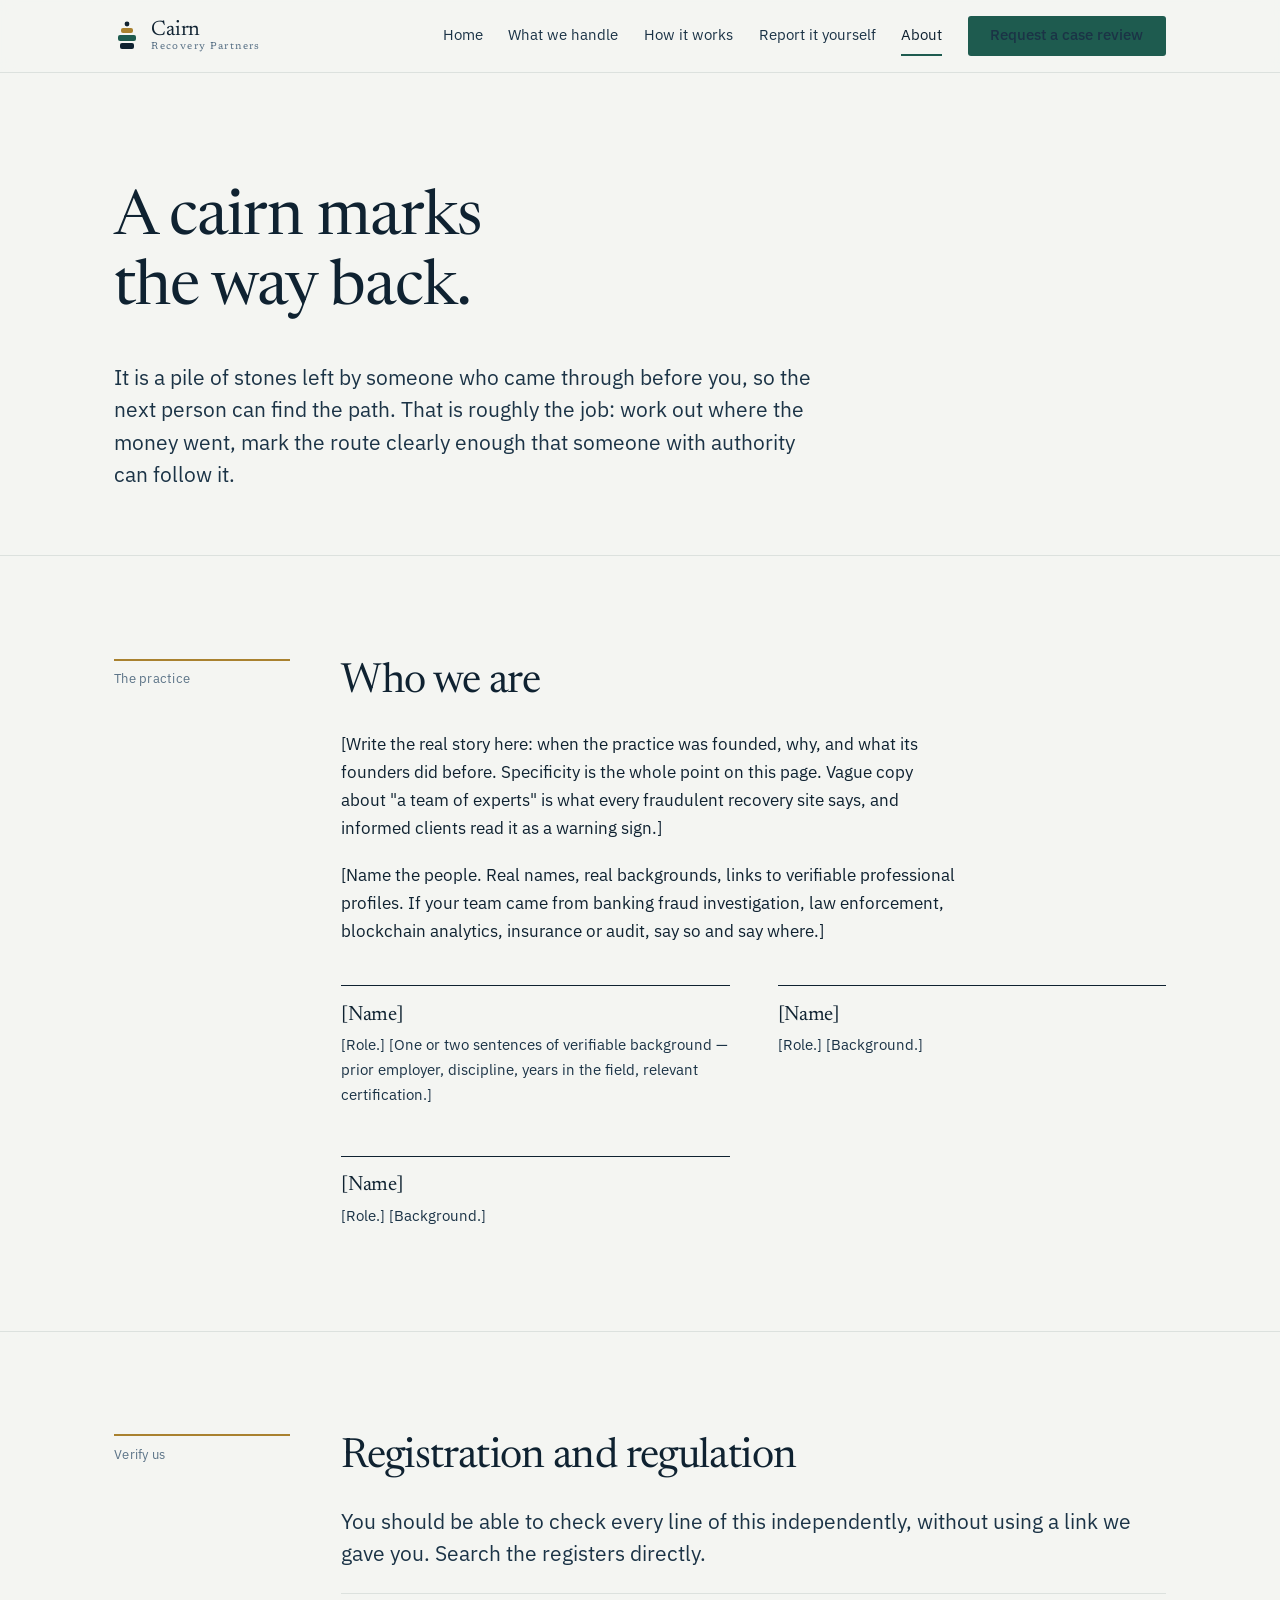
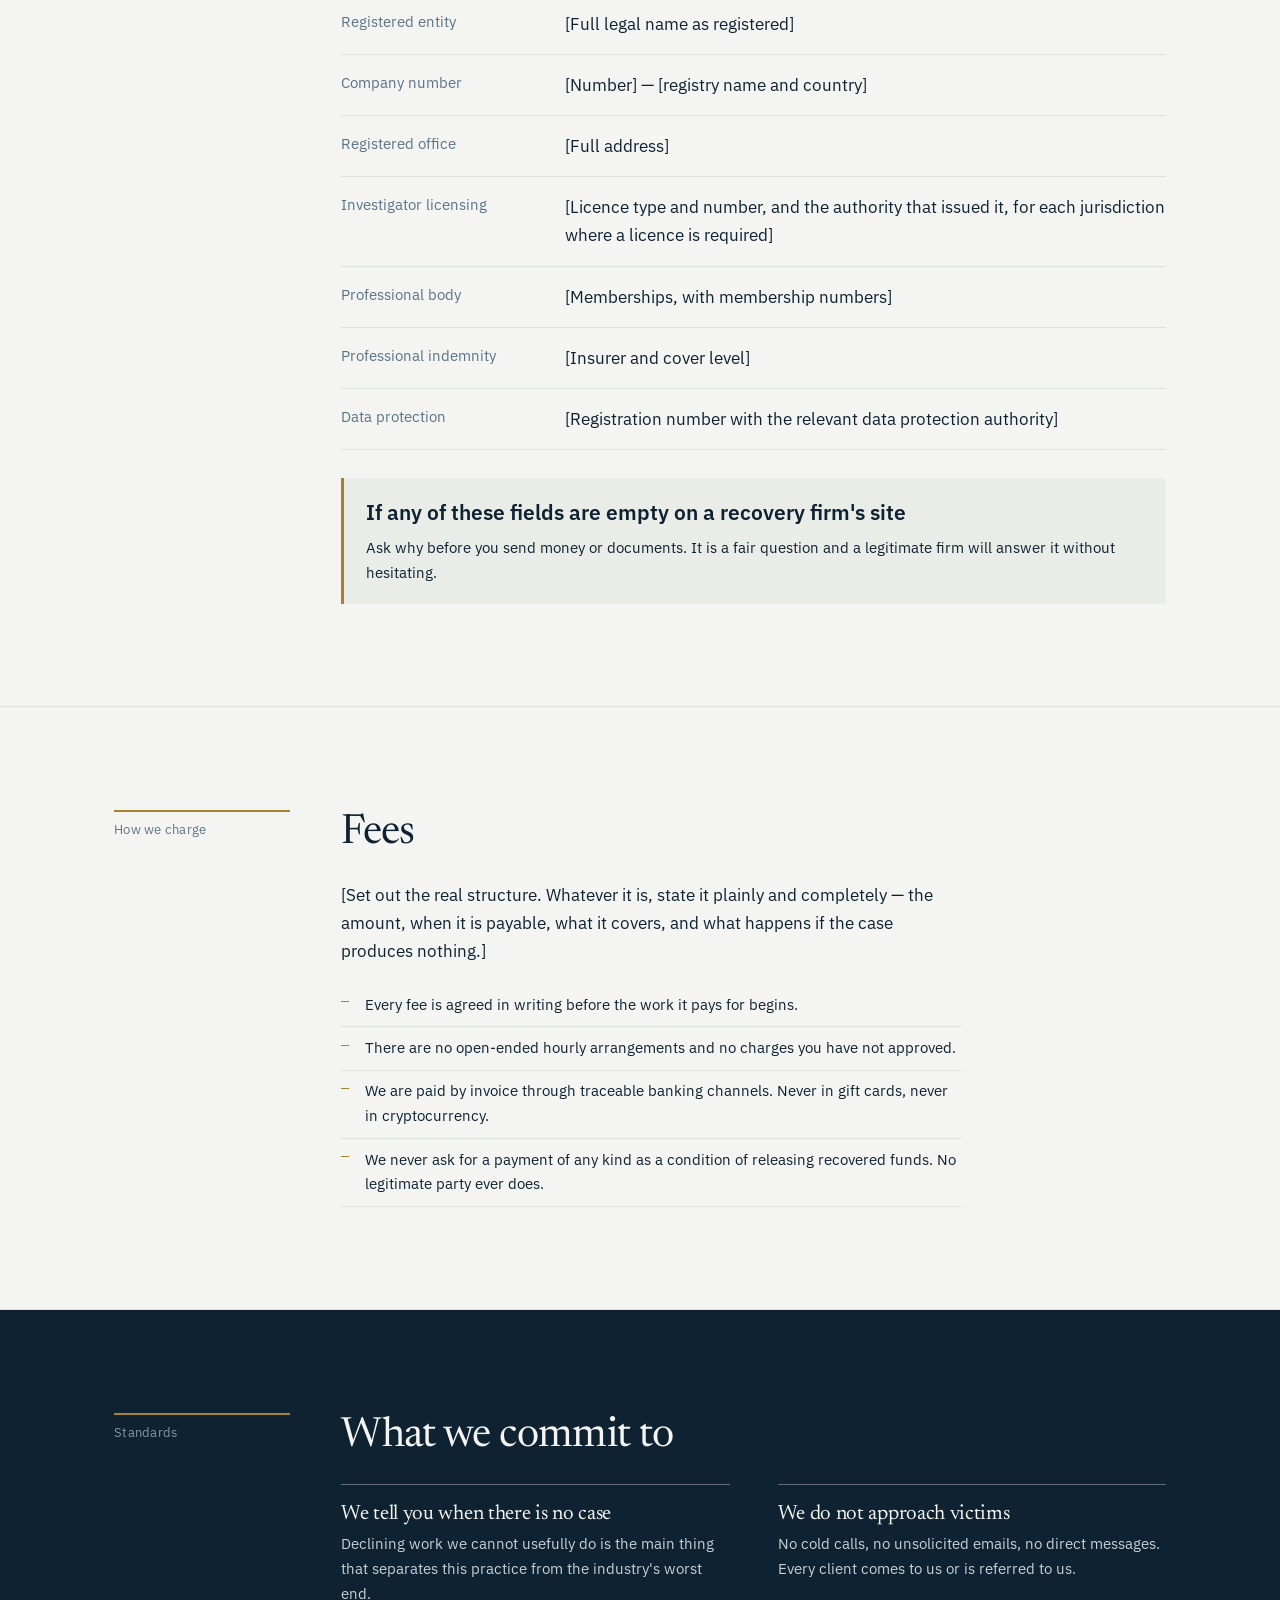
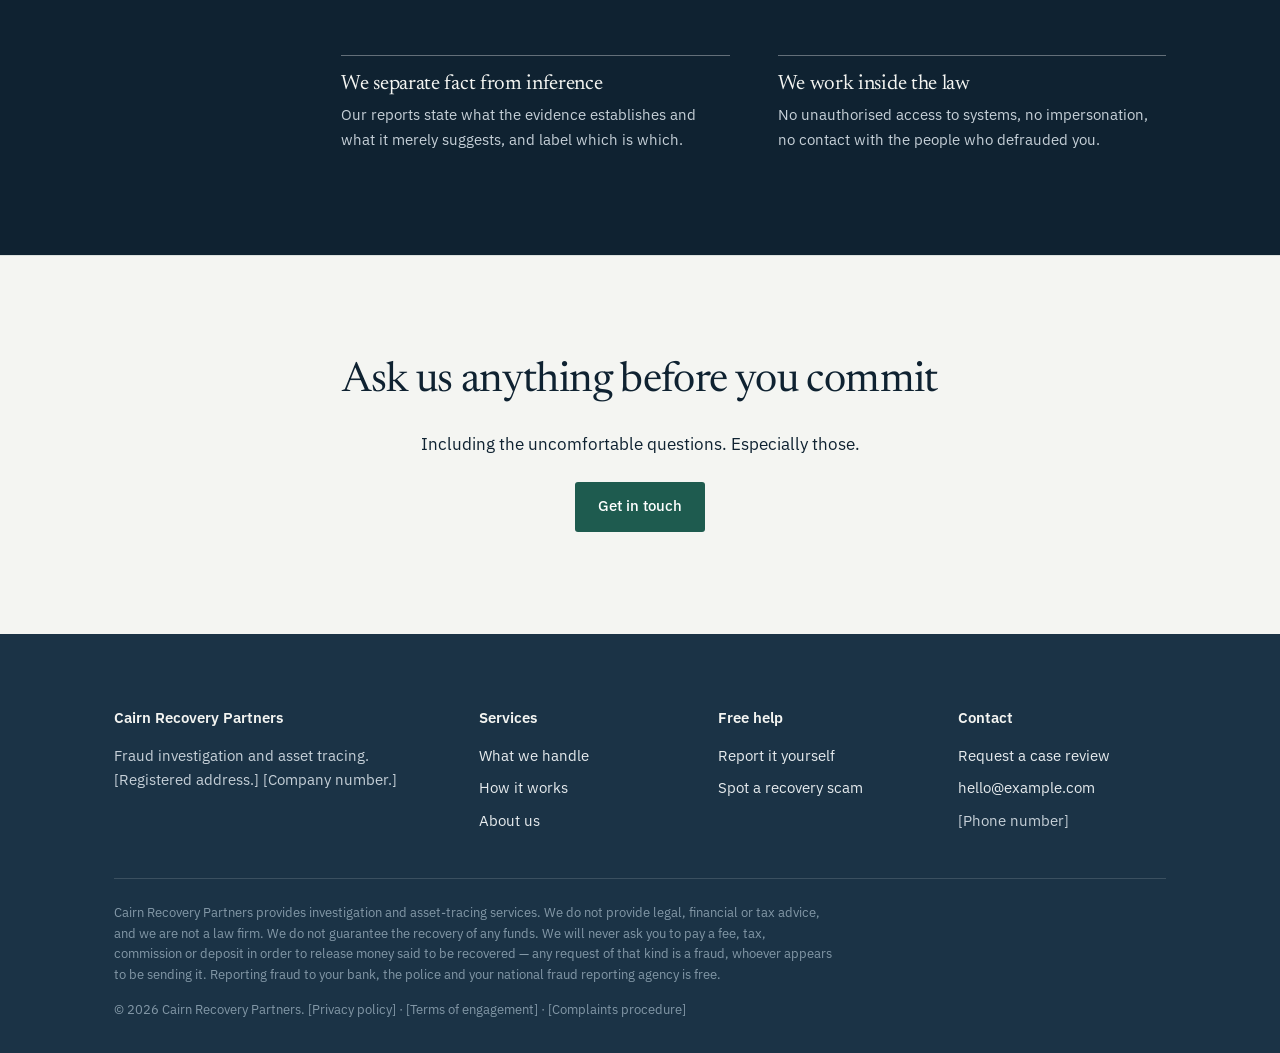
==== about.html @ 401c97ce "gg" ====
<!DOCTYPE html>
<html lang="en">
<head>
<meta charset="utf-8">
<meta name="viewport" content="width=device-width, initial-scale=1">
<title>About — Cairn Recovery Partners</title>
<meta name="description" content="Who we are, how we are regulated, how we charge, and the standards we hold ourselves to.">
<link rel="preconnect" href="https://fonts.googleapis.com">
<link rel="preconnect" href="https://fonts.gstatic.com" crossorigin>
<link href="https://fonts.googleapis.com/css2?family=IBM+Plex+Sans:wght@400;500;600&family=Newsreader:opsz,wght@6..72,300;6..72,400;6..72,500&display=swap" rel="stylesheet">
<link rel="stylesheet" href="assets/styles.css">
</head>
<body>
<a class="skip" href="#main">Skip to content</a>

<header class="masthead">
  <div class="wrap masthead__inner">
    <a class="brand" href="index.html">
      <svg class="brand__mark" viewBox="0 0 26 30" aria-hidden="true">
        <rect x="6" y="22" width="14" height="6" rx="2" fill="#0F2231"/>
        <rect x="4"  y="14" width="18" height="6" rx="2" fill="#1E5B4F"/>
        <rect x="7"  y="7"  width="12" height="5" rx="2" fill="#A9812F"/>
        <circle cx="13" cy="3" r="2.4" fill="#0F2231"/>
      </svg>
      <span class="brand__name">Cairn<span>Recovery Partners</span></span>
    </a>
    <button class="nav-toggle" type="button" aria-expanded="false" aria-controls="site-nav">Menu</button>
    <nav class="nav" id="site-nav" aria-label="Main">
      <a href="index.html">Home</a>
      <a href="services.html">What we handle</a>
      <a href="how-it-works.html">How it works</a>
      <a href="resources.html">Report it yourself</a>
      <a href="about.html" aria-current="page">About</a>
      <a class="btn btn--solid" href="contact.html">Request a case review</a>
    </nav>
  </div>
</header>

<main id="main">

  <section class="hero">
    <div class="wrap">
      <h1>A cairn marks the way back.</h1>
      <p class="lede">It is a pile of stones left by someone who came through before you, so the next person can find
        the path. That is roughly the job: work out where the money went, mark the route clearly enough that someone
        with authority can follow it.</p>
    </div>
  </section>

  <section>
    <div class="wrap docket">
      <p class="docket__aside">The practice</p>
      <div>
        <h2>Who we are</h2>
        <p>[Write the real story here: when the practice was founded, why, and what its founders did before.
          Specificity is the whole point on this page. Vague copy about "a team of experts" is what every fraudulent
          recovery site says, and informed clients read it as a warning sign.]</p>
        <p>[Name the people. Real names, real backgrounds, links to verifiable professional profiles. If your team
          came from banking fraud investigation, law enforcement, blockchain analytics, insurance or audit, say so
          and say where.]</p>

        <div class="cols cols--3" style="margin-top:2.5rem">
          <div class="entry">
            <h3>[Name]</h3>
            <p>[Role.] [One or two sentences of verifiable background — prior employer, discipline, years in the
              field, relevant certification.]</p>
          </div>
          <div class="entry">
            <h3>[Name]</h3>
            <p>[Role.] [Background.]</p>
          </div>
          <div class="entry">
            <h3>[Name]</h3>
            <p>[Role.] [Background.]</p>
          </div>
        </div>
      </div>
    </div>
  </section>

  <section>
    <div class="wrap docket">
      <p class="docket__aside">Verify us</p>
      <div>
        <h2>Registration and regulation</h2>
        <p class="lede">You should be able to check every line of this independently, without using a link we gave
          you. Search the registers directly.</p>
        <dl class="kv">
          <div><dt>Registered entity</dt><dd>[Full legal name as registered]</dd></div>
          <div><dt>Company number</dt><dd>[Number] — [registry name and country]</dd></div>
          <div><dt>Registered office</dt><dd>[Full address]</dd></div>
          <div><dt>Investigator licensing</dt><dd>[Licence type and number, and the authority that issued it, for each jurisdiction where a licence is required]</dd></div>
          <div><dt>Professional body</dt><dd>[Memberships, with membership numbers]</dd></div>
          <div><dt>Professional indemnity</dt><dd>[Insurer and cover level]</dd></div>
          <div><dt>Data protection</dt><dd>[Registration number with the relevant data protection authority]</dd></div>
        </dl>
        <div class="note" style="margin-top:1.75rem">
          <h4>If any of these fields are empty on a recovery firm's site</h4>
          <p>Ask why before you send money or documents. It is a fair question and a legitimate firm will answer it
            without hesitating.</p>
        </div>
      </div>
    </div>
  </section>

  <section>
    <div class="wrap docket">
      <p class="docket__aside">How we charge</p>
      <div>
        <h2>Fees</h2>
        <p>[Set out the real structure. Whatever it is, state it plainly and completely — the amount, when it is
          payable, what it covers, and what happens if the case produces nothing.]</p>
        <ul class="list-plain">
          <li>Every fee is agreed in writing before the work it pays for begins.</li>
          <li>There are no open-ended hourly arrangements and no charges you have not approved.</li>
          <li>We are paid by invoice through traceable banking channels. Never in gift cards, never in cryptocurrency.</li>
          <li>We never ask for a payment of any kind as a condition of releasing recovered funds. No legitimate party ever does.</li>
        </ul>
      </div>
    </div>
  </section>

  <section class="band">
    <div class="wrap docket">
      <p class="docket__aside" style="color:var(--slate-lt)">Standards</p>
      <div>
        <h2>What we commit to</h2>
        <div class="cols cols--2" style="margin-top:1.5rem">
          <div class="entry" style="border-color:rgba(255,255,255,.35)">
            <h3 style="color:var(--paper)">We tell you when there is no case</h3>
            <p style="color:#C6D0D8">Declining work we cannot usefully do is the main thing that separates this
              practice from the industry's worst end.</p>
          </div>
          <div class="entry" style="border-color:rgba(255,255,255,.35)">
            <h3 style="color:var(--paper)">We do not approach victims</h3>
            <p style="color:#C6D0D8">No cold calls, no unsolicited emails, no direct messages. Every client comes to
              us or is referred to us.</p>
          </div>
          <div class="entry" style="border-color:rgba(255,255,255,.35)">
            <h3 style="color:var(--paper)">We separate fact from inference</h3>
            <p style="color:#C6D0D8">Our reports state what the evidence establishes and what it merely suggests,
              and label which is which.</p>
          </div>
          <div class="entry" style="border-color:rgba(255,255,255,.35)">
            <h3 style="color:var(--paper)">We work inside the law</h3>
            <p style="color:#C6D0D8">No unauthorised access to systems, no impersonation, no contact with the
              people who defrauded you.</p>
          </div>
        </div>
      </div>
    </div>
  </section>

  <section>
    <div class="narrow" style="text-align:center">
      <h2>Ask us anything before you commit</h2>
      <p style="margin-inline:auto">Including the uncomfortable questions. Especially those.</p>
      <div class="btn-row" style="justify-content:center; margin-top:1.5rem">
        <a class="btn btn--solid" href="contact.html">Get in touch</a>
      </div>
    </div>
  </section>

</main>

<footer class="foot">
  <div class="wrap">
    <div class="foot__grid">
      <div>
        <h4>Cairn Recovery Partners</h4>
        <p style="max-width:34ch">Fraud investigation and asset tracing. [Registered address.] [Company number.]</p>
      </div>
      <div>
        <h4>Services</h4>
        <ul>
          <li><a href="services.html">What we handle</a></li>
          <li><a href="how-it-works.html">How it works</a></li>
          <li><a href="about.html">About us</a></li>
        </ul>
      </div>
      <div>
        <h4>Free help</h4>
        <ul>
          <li><a href="resources.html">Report it yourself</a></li>
          <li><a href="resources.html#recovery-scams">Spot a recovery scam</a></li>
        </ul>
      </div>
      <div>
        <h4>Contact</h4>
        <ul>
          <li><a href="contact.html">Request a case review</a></li>
          <li><a href="mailto:hello@example.com">hello@example.com</a></li>
          <li>[Phone number]</li>
        </ul>
      </div>
    </div>
    <div class="foot__legal">
      <p>Cairn Recovery Partners provides investigation and asset-tracing services. We do not provide legal,
        financial or tax advice, and we are not a law firm. We do not guarantee the recovery of any funds. We will
        never ask you to pay a fee, tax, commission or deposit in order to release money said to be recovered —
        any request of that kind is a fraud, whoever appears to be sending it. Reporting fraud to your bank, the
        police and your national fraud reporting agency is free.</p>
      <p>© 2026 Cairn Recovery Partners. [Privacy policy] · [Terms of engagement] · [Complaints procedure]</p>
    </div>
  </div>
</footer>

<script src="assets/site.js"></script>
</body>
</html>
---- assets/styles.css ----
/* ============================================================
   Cairn Recovery Partners — shared stylesheet
   Palette: slate-navy ink, cool paper, pine green, brass hairline
   Type:    Newsreader (display) / IBM Plex Sans (text + UI)
   ============================================================ */

:root {
  --ink:      #0F2231;
  --ink-2:    #1B3346;
  --slate:    #5B7387;
  --slate-lt: #8398A7;
  --paper:    #F4F5F2;
  --paper-2:  #EAECE8;
  --mist:     #DCE1DE;
  --pine:     #1E5B4F;
  --pine-dk:  #133E35;
  --brass:    #A9812F;
  --flag:     #8A2F24;

  --measure: 62ch;
  --gutter: clamp(1.25rem, 5vw, 4rem);
  --rule: 1px solid var(--mist);

  /* modular scale, 1.25 */
  --t-xs:  0.8125rem;
  --t-sm:  0.9375rem;
  --t-base: 1.0625rem;
  --t-md:  clamp(1.15rem, 0.5vw + 1rem, 1.3rem);
  --t-lg:  clamp(1.45rem, 1vw + 1.1rem, 1.8rem);
  --t-xl:  clamp(1.9rem, 2vw + 1.2rem, 2.6rem);
  --t-2xl: clamp(2.4rem, 4vw + 1rem, 3.9rem);

  color-scheme: light;
}

*, *::before, *::after { box-sizing: border-box; }

html { scroll-behavior: smooth; -webkit-text-size-adjust: 100%; }
@media (prefers-reduced-motion: reduce) {
  html { scroll-behavior: auto; }
  *, *::before, *::after { animation-duration: .001ms !important; transition-duration: .001ms !important; }
}

body {
  margin: 0;
  background: var(--paper);
  color: var(--ink);
  font-family: "IBM Plex Sans", ui-sans-serif, system-ui, -apple-system, "Segoe UI", sans-serif;
  font-size: var(--t-base);
  line-height: 1.65;
  -webkit-font-smoothing: antialiased;
}

img, svg { max-width: 100%; display: block; }

h1, h2, h3, .display {
  font-family: "Newsreader", Georgia, "Times New Roman", serif;
  font-weight: 400;
  line-height: 1.12;
  letter-spacing: -0.015em;
  margin: 0 0 .6em;
  text-wrap: balance;
}
h1 { font-size: var(--t-2xl); }
h2 { font-size: var(--t-xl); }
h3 { font-size: var(--t-lg); }
h4 { font-size: var(--t-md); font-weight: 600; margin: 0 0 .5em; }
p  { margin: 0 0 1.1em; max-width: var(--measure); }
p:last-child { margin-bottom: 0; }

a { color: var(--pine); text-underline-offset: 3px; text-decoration-thickness: 1px; }
a:hover { color: var(--pine-dk); }

:focus-visible {
  outline: 2px solid var(--pine);
  outline-offset: 3px;
  border-radius: 2px;
}

.skip {
  position: absolute; left: -9999px; top: 0;
  background: var(--ink); color: var(--paper);
  padding: .75rem 1rem; z-index: 100;
}
.skip:focus { left: 0; }

/* ---------- layout ---------- */

.wrap { width: min(1180px, 100%); margin-inline: auto; padding-inline: var(--gutter); }
.narrow { width: min(760px, 100%); margin-inline: auto; padding-inline: var(--gutter); }

section { padding-block: clamp(3.5rem, 8vw, 6.5rem); }
section + section { border-top: var(--rule); }

/* asymmetric docket grid: a slim marginal column + the content column */
.docket {
  display: grid;
  grid-template-columns: 11rem minmax(0, 1fr);
  gap: clamp(1.5rem, 4vw, 3.5rem);
  align-items: start;
}
.docket__aside {
  font-size: var(--t-xs);
  color: var(--slate);
  letter-spacing: .02em;
  padding-top: .45rem;
  border-top: 2px solid var(--brass);
}
@media (max-width: 760px) {
  .docket { grid-template-columns: 1fr; gap: 1rem; }
}

.stack > * + * { margin-top: 1.1em; }
.lede { font-size: var(--t-md); color: var(--ink-2); line-height: 1.55; }

/* ---------- header ---------- */

.masthead {
  position: sticky; top: 0; z-index: 50;
  background: color-mix(in srgb, var(--paper) 92%, transparent);
  backdrop-filter: saturate(140%) blur(8px);
  border-bottom: var(--rule);
}
.masthead__inner {
  display: flex; align-items: center; justify-content: space-between;
  gap: 1rem; min-height: 4.5rem;
}
.brand { display: flex; align-items: center; gap: .7rem; text-decoration: none; color: var(--ink); }
.brand__mark { width: 26px; height: 30px; flex: none; }
.brand__name {
  font-family: "Newsreader", Georgia, serif;
  font-size: 1.32rem; line-height: 1.1; letter-spacing: -0.01em;
}
.brand__name span { display: block; font-family: inherit; font-size: .62rem; letter-spacing: .14em; color: var(--slate); }

.nav { display: flex; align-items: center; gap: clamp(1rem, 2vw, 1.9rem); }
.nav a {
  font-size: var(--t-sm); color: var(--ink-2); text-decoration: none;
  padding-block: .4rem; border-bottom: 2px solid transparent;
}
.nav a:hover { border-bottom-color: var(--brass); }
.nav a[aria-current="page"] { border-bottom-color: var(--pine); color: var(--ink); }

.nav-toggle {
  display: none; background: none; border: var(--rule); border-radius: 3px;
  padding: .5rem .7rem; font: inherit; font-size: var(--t-sm); color: var(--ink); cursor: pointer;
}

@media (max-width: 940px) {
  .nav-toggle { display: block; }
  .nav {
    position: absolute; inset: 100% 0 auto 0;
    flex-direction: column; align-items: stretch; gap: 0;
    background: var(--paper); border-bottom: var(--rule);
    padding: .5rem var(--gutter) 1.25rem;
  }
  .nav[hidden] { display: none; }
  .nav a { border-bottom: var(--rule); padding-block: .85rem; }
  .nav .btn { margin-top: .9rem; text-align: center; }
}

/* ---------- buttons ---------- */

.btn {
  display: inline-block; font: inherit; font-size: var(--t-sm); font-weight: 500;
  padding: .72rem 1.35rem; border-radius: 3px; cursor: pointer;
  text-decoration: none; border: 1px solid transparent;
  transition: background-color .18s ease, color .18s ease, border-color .18s ease;
}
.btn--solid { background: var(--pine); color: #fff; }
.btn--solid:hover { background: var(--pine-dk); color: #fff; }
.btn--quiet { border-color: var(--slate-lt); color: var(--ink); background: transparent; }
.btn--quiet:hover { border-color: var(--ink); color: var(--ink); background: var(--paper-2); }
.btn-row { display: flex; flex-wrap: wrap; gap: .75rem; align-items: center; }

/* ---------- hero ---------- */

.hero { padding-block: clamp(3.5rem, 9vw, 7rem) clamp(2.5rem, 5vw, 4rem); }
.hero h1 { max-width: 16ch; }
.hero .lede { max-width: 54ch; }
.reveal { opacity: 0; transform: translateY(10px); animation: rise .7s cubic-bezier(.2,.7,.3,1) forwards; }
.reveal:nth-child(2) { animation-delay: .09s; }
.reveal:nth-child(3) { animation-delay: .18s; }
@keyframes rise { to { opacity: 1; transform: none; } }
@media (prefers-reduced-motion: reduce) { .reveal { opacity: 1; transform: none; } }

/* the "first 24 hours" strip — the one bold element on the home page */
.triage {
  border: 1px solid var(--ink);
  background: var(--ink);
  color: var(--paper);
  border-radius: 4px;
  overflow: hidden;
}
.triage__head {
  padding: 1.1rem clamp(1.1rem, 3vw, 1.9rem);
  border-bottom: 1px solid rgba(255,255,255,.16);
  display: flex; flex-wrap: wrap; gap: .5rem 1rem; align-items: baseline; justify-content: space-between;
}
.triage__head h2 { color: var(--paper); font-size: var(--t-lg); margin: 0; }
.triage__head p { color: var(--slate-lt); font-size: var(--t-sm); margin: 0; }
.triage__list { list-style: none; margin: 0; padding: 0; display: grid; grid-template-columns: repeat(3, 1fr); }
.triage__list li {
  padding: clamp(1.1rem, 3vw, 1.9rem);
  border-right: 1px solid rgba(255,255,255,.16);
}
.triage__list li:last-child { border-right: 0; }
.triage__list .n {
  font-family: "Newsreader", Georgia, serif; font-size: 1.5rem; color: var(--brass);
  display: block; line-height: 1; margin-bottom: .5rem;
}
.triage__list h3 { color: var(--paper); font-size: var(--t-base); font-family: inherit; font-weight: 600; margin-bottom: .35rem; }
.triage__list p { color: #C6D0D8; font-size: var(--t-sm); margin: 0; }
.triage__list a { color: #fff; }
@media (max-width: 800px) {
  .triage__list { grid-template-columns: 1fr; }
  .triage__list li { border-right: 0; border-bottom: 1px solid rgba(255,255,255,.16); }
  .triage__list li:last-child { border-bottom: 0; }
}

/* ---------- content blocks ---------- */

.cols { display: grid; gap: clamp(1.75rem, 4vw, 3rem); }
.cols--2 { grid-template-columns: repeat(auto-fit, minmax(280px, 1fr)); }
.cols--3 { grid-template-columns: repeat(auto-fit, minmax(255px, 1fr)); }

.entry { border-top: 1px solid var(--ink); padding-top: 1.1rem; }
.entry h3 { font-size: var(--t-md); margin-bottom: .4rem; }
.entry p { font-size: var(--t-sm); color: var(--ink-2); }

/* numbered sequence — only used where content is genuinely a sequence */
.steps { list-style: none; margin: 0; padding: 0; counter-reset: step; }
.steps > li {
  counter-increment: step;
  display: grid; grid-template-columns: 4.5rem minmax(0, 1fr);
  gap: clamp(1rem, 3vw, 2rem);
  padding-block: clamp(1.75rem, 4vw, 2.6rem);
  border-top: var(--rule);
}
.steps > li:last-child { border-bottom: var(--rule); }
.steps > li::before {
  content: counter(step, decimal-leading-zero);
  font-family: "Newsreader", Georgia, serif;
  font-size: 1.9rem; color: var(--brass); line-height: 1;
}
@media (max-width: 620px) {
  .steps > li { grid-template-columns: 1fr; gap: .5rem; }
}

.kv { border-top: var(--rule); margin: 0; }
.kv div { display: grid; grid-template-columns: 13rem minmax(0,1fr); gap: 1rem; padding: 1rem 0; border-bottom: var(--rule); }
.kv dt { color: var(--slate); font-size: var(--t-sm); }
.kv dd { margin: 0; }
@media (max-width: 620px) { .kv div { grid-template-columns: 1fr; gap: .2rem; } }

/* callouts */
.note {
  border-left: 3px solid var(--brass);
  background: var(--paper-2);
  padding: 1.15rem 1.35rem;
  border-radius: 0 3px 3px 0;
  font-size: var(--t-sm);
}
.note--alert { border-left-color: var(--flag); }
.note h4 { margin-bottom: .35rem; }
.note p { max-width: none; }

.band { background: var(--ink); color: var(--paper); }
.band h2 { color: var(--paper); }
.band p { color: #C6D0D8; }
.band a { color: #fff; }
.band .btn--quiet { border-color: rgba(255,255,255,.4); color: #fff; }
.band .btn--quiet:hover { background: rgba(255,255,255,.1); border-color: #fff; }

.tag {
  display: inline-block; font-size: var(--t-xs); color: var(--slate);
  border: var(--rule); border-radius: 999px; padding: .15rem .65rem; margin: 0 .3rem .4rem 0;
}

.list-plain { list-style: none; padding: 0; margin: 0; max-width: var(--measure); }
.list-plain li { padding: .55rem 0 .55rem 1.5rem; border-bottom: var(--rule); position: relative; font-size: var(--t-sm); }
.list-plain li::before {
  content: ""; position: absolute; left: 0; top: 1.15em;
  width: .5rem; height: 1px; background: var(--brass);
}

/* ---------- form ---------- */

.form { display: grid; gap: 1.15rem; max-width: 46rem; }
.field { display: grid; gap: .35rem; }
.field label { font-size: var(--t-sm); font-weight: 500; }
.field .hint { font-size: var(--t-xs); color: var(--slate); }
.field input, .field select, .field textarea {
  font: inherit; font-size: var(--t-sm);
  padding: .7rem .8rem;
  border: 1px solid var(--slate-lt);
  border-radius: 3px;
  background: #fff;
  color: var(--ink);
  width: 100%;
}
.field textarea { min-height: 8.5rem; resize: vertical; }
.field input:focus-visible, .field select:focus-visible, .field textarea:focus-visible { border-color: var(--pine); }
.field--pair { display: grid; grid-template-columns: 1fr 1fr; gap: 1.15rem; }
@media (max-width: 620px) { .field--pair { grid-template-columns: 1fr; } }
.check { display: grid; grid-template-columns: auto 1fr; gap: .65rem; align-items: start; font-size: var(--t-sm); }
.check input { width: 1.05rem; height: 1.05rem; margin-top: .25rem; }
.form-status { font-size: var(--t-sm); padding: .8rem 1rem; border-radius: 3px; background: var(--paper-2); border-left: 3px solid var(--pine); }
.form-status[hidden] { display: none; }

/* ---------- footer ---------- */

.foot { background: var(--ink-2); color: #C6D0D8; padding-block: clamp(3rem, 6vw, 4.5rem) 2rem; font-size: var(--t-sm); }
.foot a { color: #E6EBEE; text-decoration: none; }
.foot a:hover { text-decoration: underline; }
.foot h4 { color: var(--paper); font-size: var(--t-sm); font-weight: 600; margin-bottom: .8rem; }
.foot__grid { display: grid; grid-template-columns: 1.6fr repeat(3, 1fr); gap: 2rem; }
.foot ul { list-style: none; margin: 0; padding: 0; display: grid; gap: .5rem; }
.foot__legal {
  margin-top: 2.75rem; padding-top: 1.5rem;
  border-top: 1px solid rgba(255,255,255,.14);
  font-size: var(--t-xs); color: var(--slate-lt); line-height: 1.6;
}
.foot__legal p { max-width: 90ch; }
@media (max-width: 860px) { .foot__grid { grid-template-columns: 1fr 1fr; } }
@media (max-width: 520px) { .foot__grid { grid-template-columns: 1fr; } }
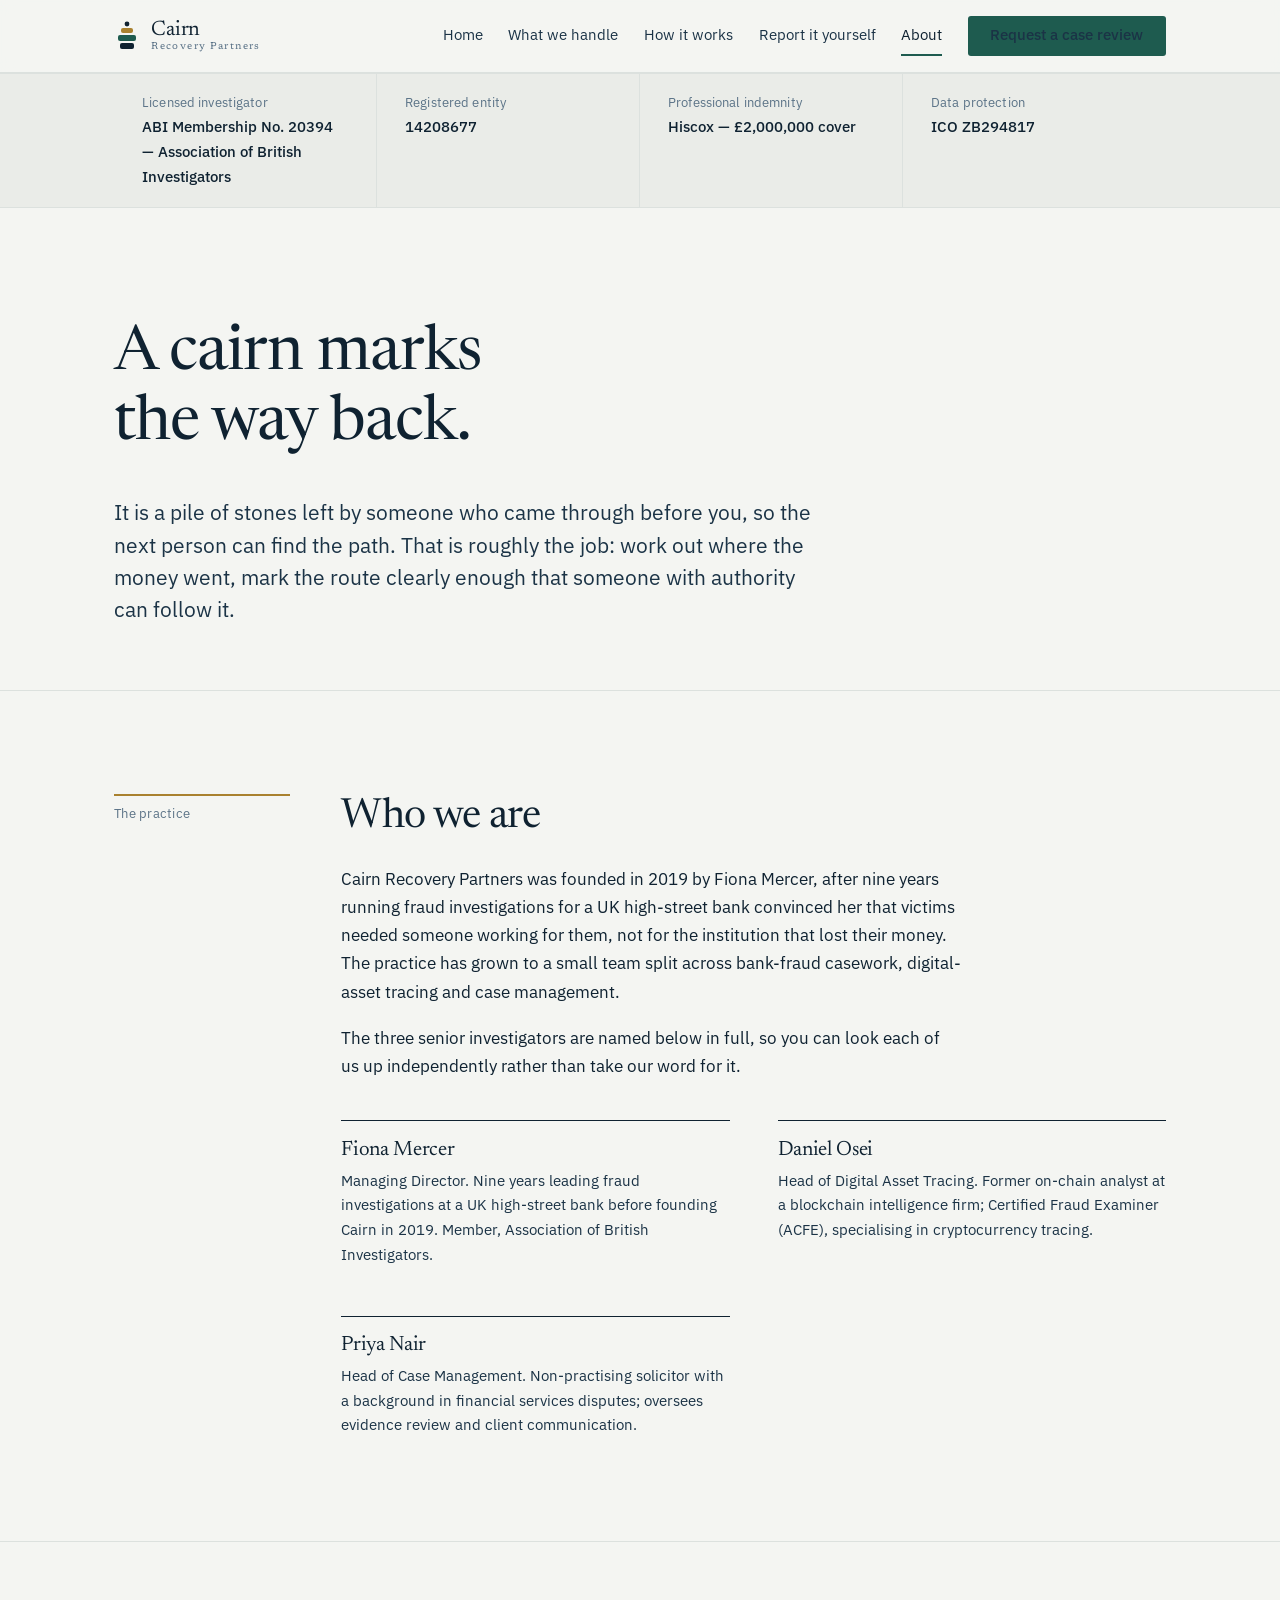
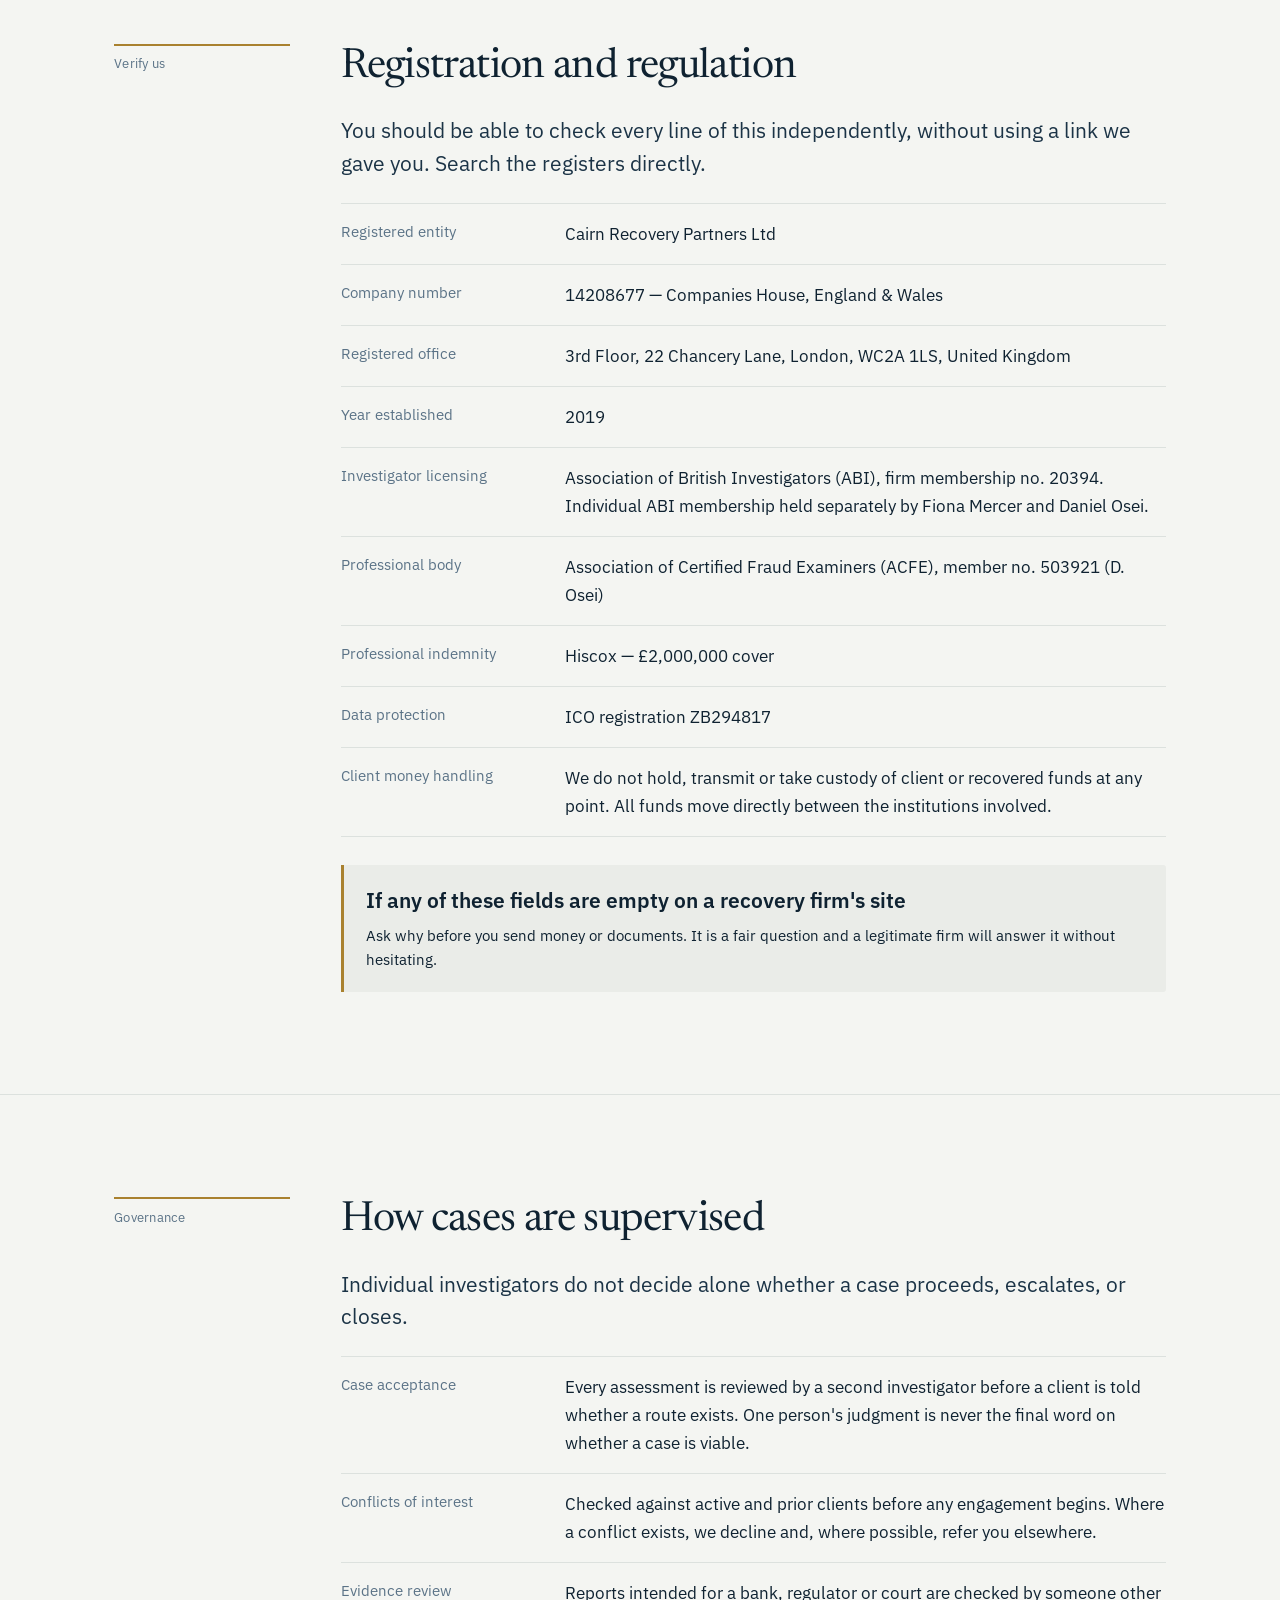
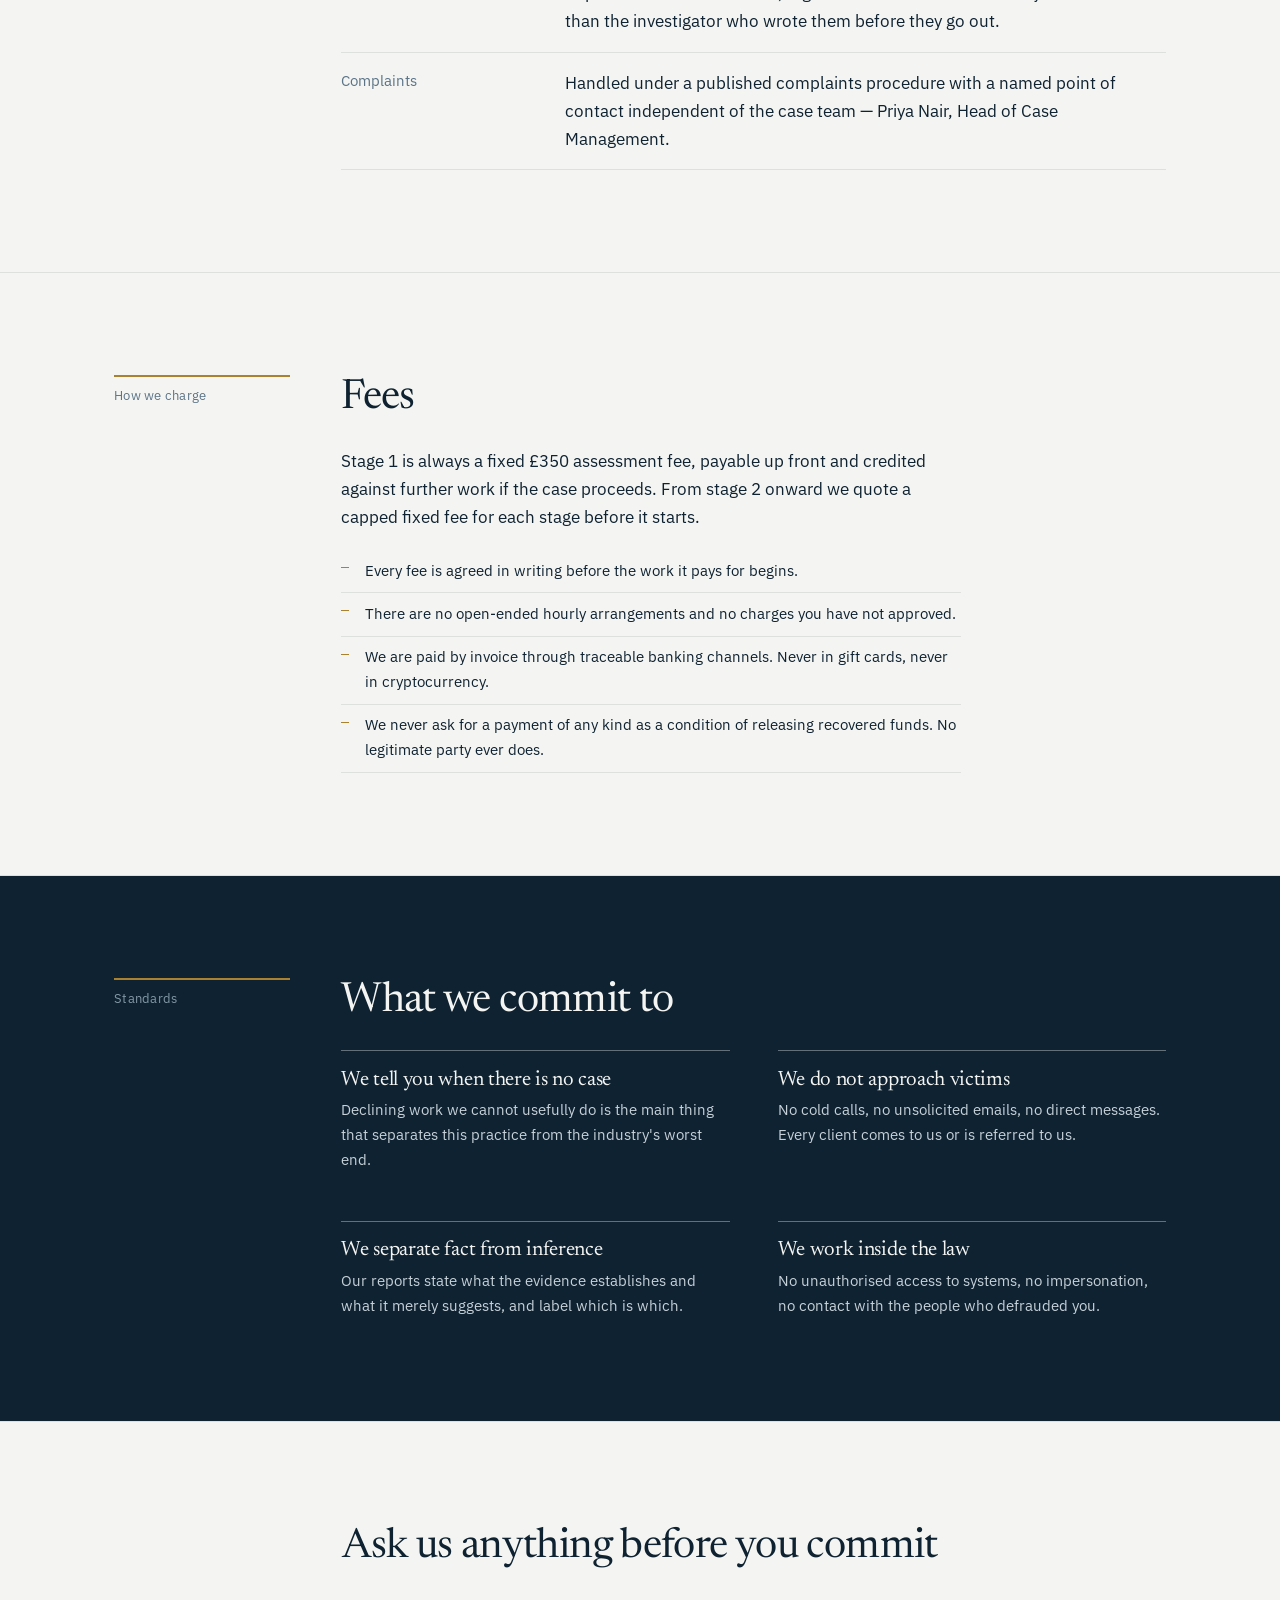
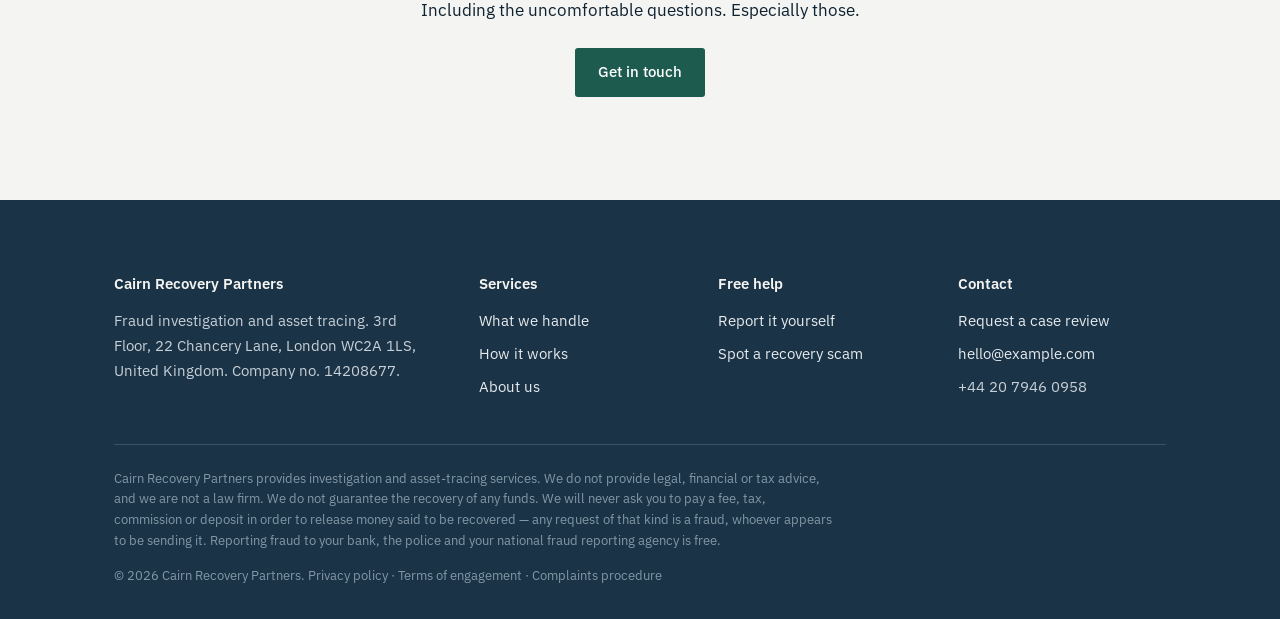
==== commit f49c7c2b: "gg" ====
--- a/about.html
+++ b/about.html
@@ -36,6 +36,15 @@
   </div>
 </header>
 
+<div class="creds">
+  <div class="wrap creds__row">
+    <div class="creds__item"><span class="k">Licensed investigator</span><span class="v">ABI Membership No. 20394 — Association of British Investigators</span></div>
+    <div class="creds__item"><span class="k">Registered entity</span><span class="v">14208677</span></div>
+    <div class="creds__item"><span class="k">Professional indemnity</span><span class="v">Hiscox — £2,000,000 cover</span></div>
+    <div class="creds__item"><span class="k">Data protection</span><span class="v">ICO ZB294817</span></div>
+  </div>
+</div>
+
 <main id="main">
 
   <section class="hero">
@@ -52,26 +61,28 @@
       <p class="docket__aside">The practice</p>
       <div>
         <h2>Who we are</h2>
-        <p>[Write the real story here: when the practice was founded, why, and what its founders did before.
-          Specificity is the whole point on this page. Vague copy about "a team of experts" is what every fraudulent
-          recovery site says, and informed clients read it as a warning sign.]</p>
-        <p>[Name the people. Real names, real backgrounds, links to verifiable professional profiles. If your team
-          came from banking fraud investigation, law enforcement, blockchain analytics, insurance or audit, say so
-          and say where.]</p>
+        <p>Cairn Recovery Partners was founded in 2019 by Fiona Mercer, after nine years running fraud investigations
+          for a UK high-street bank convinced her that victims needed someone working for them, not for the
+          institution that lost their money. The practice has grown to a small team split across bank-fraud
+          casework, digital-asset tracing and case management.</p>
+        <p>The three senior investigators are named below in full, so you can look each of us up independently
+          rather than take our word for it.</p>
 
         <div class="cols cols--3" style="margin-top:2.5rem">
           <div class="entry">
-            <h3>[Name]</h3>
-            <p>[Role.] [One or two sentences of verifiable background — prior employer, discipline, years in the
-              field, relevant certification.]</p>
+            <h3>Fiona Mercer</h3>
+            <p>Managing Director. Nine years leading fraud investigations at a UK high-street bank before founding
+              Cairn in 2019. Member, Association of British Investigators.</p>
           </div>
           <div class="entry">
-            <h3>[Name]</h3>
-            <p>[Role.] [Background.]</p>
+            <h3>Daniel Osei</h3>
+            <p>Head of Digital Asset Tracing. Former on-chain analyst at a blockchain intelligence firm; Certified
+              Fraud Examiner (ACFE), specialising in cryptocurrency tracing.</p>
           </div>
           <div class="entry">
-            <h3>[Name]</h3>
-            <p>[Role.] [Background.]</p>
+            <h3>Priya Nair</h3>
+            <p>Head of Case Management. Non-practising solicitor with a background in financial services disputes;
+              oversees evidence review and client communication.</p>
           </div>
         </div>
       </div>
@@ -86,13 +97,15 @@
         <p class="lede">You should be able to check every line of this independently, without using a link we gave
           you. Search the registers directly.</p>
         <dl class="kv">
-          <div><dt>Registered entity</dt><dd>[Full legal name as registered]</dd></div>
-          <div><dt>Company number</dt><dd>[Number] — [registry name and country]</dd></div>
-          <div><dt>Registered office</dt><dd>[Full address]</dd></div>
-          <div><dt>Investigator licensing</dt><dd>[Licence type and number, and the authority that issued it, for each jurisdiction where a licence is required]</dd></div>
-          <div><dt>Professional body</dt><dd>[Memberships, with membership numbers]</dd></div>
-          <div><dt>Professional indemnity</dt><dd>[Insurer and cover level]</dd></div>
-          <div><dt>Data protection</dt><dd>[Registration number with the relevant data protection authority]</dd></div>
+          <div><dt>Registered entity</dt><dd>Cairn Recovery Partners Ltd</dd></div>
+          <div><dt>Company number</dt><dd>14208677 — Companies House, England &amp; Wales</dd></div>
+          <div><dt>Registered office</dt><dd>3rd Floor, 22 Chancery Lane, London, WC2A 1LS, United Kingdom</dd></div>
+          <div><dt>Year established</dt><dd>2019</dd></div>
+          <div><dt>Investigator licensing</dt><dd>Association of British Investigators (ABI), firm membership no. 20394. Individual ABI membership held separately by Fiona Mercer and Daniel Osei.</dd></div>
+          <div><dt>Professional body</dt><dd>Association of Certified Fraud Examiners (ACFE), member no. 503921 (D. Osei)</dd></div>
+          <div><dt>Professional indemnity</dt><dd>Hiscox — £2,000,000 cover</dd></div>
+          <div><dt>Data protection</dt><dd>ICO registration ZB294817</dd></div>
+          <div><dt>Client money handling</dt><dd>We do not hold, transmit or take custody of client or recovered funds at any point. All funds move directly between the institutions involved.</dd></div>
         </dl>
         <div class="note" style="margin-top:1.75rem">
           <h4>If any of these fields are empty on a recovery firm's site</h4>
@@ -105,11 +118,43 @@
 
   <section>
     <div class="wrap docket">
+      <p class="docket__aside">Governance</p>
+      <div>
+        <h2>How cases are supervised</h2>
+        <p class="lede">Individual investigators do not decide alone whether a case proceeds, escalates, or closes.</p>
+        <dl class="kv">
+          <div>
+            <dt>Case acceptance</dt>
+            <dd>Every assessment is reviewed by a second investigator before a client is told whether a route
+              exists. One person's judgment is never the final word on whether a case is viable.</dd>
+          </div>
+          <div>
+            <dt>Conflicts of interest</dt>
+            <dd>Checked against active and prior clients before any engagement begins. Where a conflict exists, we
+              decline and, where possible, refer you elsewhere.</dd>
+          </div>
+          <div>
+            <dt>Evidence review</dt>
+            <dd>Reports intended for a bank, regulator or court are checked by someone other than the investigator
+              who wrote them before they go out.</dd>
+          </div>
+          <div>
+            <dt>Complaints</dt>
+            <dd>Handled under a published complaints procedure with a named point of contact independent of the
+              case team — Priya Nair, Head of Case Management.</dd>
+          </div>
+        </dl>
+      </div>
+    </div>
+  </section>
+
+  <section>
+    <div class="wrap docket">
       <p class="docket__aside">How we charge</p>
       <div>
         <h2>Fees</h2>
-        <p>[Set out the real structure. Whatever it is, state it plainly and completely — the amount, when it is
-          payable, what it covers, and what happens if the case produces nothing.]</p>
+        <p>Stage 1 is always a fixed £350 assessment fee, payable up front and credited against further work if the
+          case proceeds. From stage 2 onward we quote a capped fixed fee for each stage before it starts.</p>
         <ul class="list-plain">
           <li>Every fee is agreed in writing before the work it pays for begins.</li>
           <li>There are no open-ended hourly arrangements and no charges you have not approved.</li>
@@ -168,7 +213,7 @@
     <div class="foot__grid">
       <div>
         <h4>Cairn Recovery Partners</h4>
-        <p style="max-width:34ch">Fraud investigation and asset tracing. [Registered address.] [Company number.]</p>
+        <p style="max-width:34ch">Fraud investigation and asset tracing. 3rd Floor, 22 Chancery Lane, London WC2A 1LS, United Kingdom. Company no. 14208677.</p>
       </div>
       <div>
         <h4>Services</h4>
@@ -190,7 +235,7 @@
         <ul>
           <li><a href="contact.html">Request a case review</a></li>
           <li><a href="mailto:hello@example.com">hello@example.com</a></li>
-          <li>[Phone number]</li>
+          <li>+44 20 7946 0958</li>
         </ul>
       </div>
     </div>
@@ -200,7 +245,7 @@
         never ask you to pay a fee, tax, commission or deposit in order to release money said to be recovered —
         any request of that kind is a fraud, whoever appears to be sending it. Reporting fraud to your bank, the
         police and your national fraud reporting agency is free.</p>
-      <p>© 2026 Cairn Recovery Partners. [Privacy policy] · [Terms of engagement] · [Complaints procedure]</p>
+      <p>© 2026 Cairn Recovery Partners. Privacy policy · Terms of engagement · Complaints procedure</p>
     </div>
   </div>
 </footer>
--- a/assets/styles.css
+++ b/assets/styles.css
@@ -218,6 +218,37 @@
   .triage__list li:last-child { border-bottom: 0; }
 }
 
+/* ---------- credentials strip ---------- */
+
+.creds {
+  border-top: var(--rule);
+  border-bottom: var(--rule);
+  background: var(--paper-2);
+}
+.creds__row {
+  display: grid;
+  grid-template-columns: repeat(4, 1fr);
+  gap: 0;
+}
+.creds__item {
+  padding: 1.1rem clamp(1rem, 2.5vw, 1.75rem);
+  border-right: var(--rule);
+  display: flex; flex-direction: column; gap: .15rem;
+}
+.creds__item:last-child { border-right: 0; }
+.creds__item .k { font-size: var(--t-xs); color: var(--slate); letter-spacing: .01em; }
+.creds__item .v { font-size: var(--t-sm); font-weight: 500; color: var(--ink); }
+.creds__item .v a { color: inherit; text-decoration-color: var(--slate-lt); }
+@media (max-width: 860px) {
+  .creds__row { grid-template-columns: repeat(2, 1fr); }
+  .creds__item:nth-child(2) { border-right: 0; }
+}
+@media (max-width: 520px) {
+  .creds__row { grid-template-columns: 1fr; }
+  .creds__item { border-right: 0; border-bottom: var(--rule); }
+  .creds__item:last-child { border-bottom: 0; }
+}
+
 /* ---------- content blocks ---------- */
 
 .cols { display: grid; gap: clamp(1.75rem, 4vw, 3rem); }
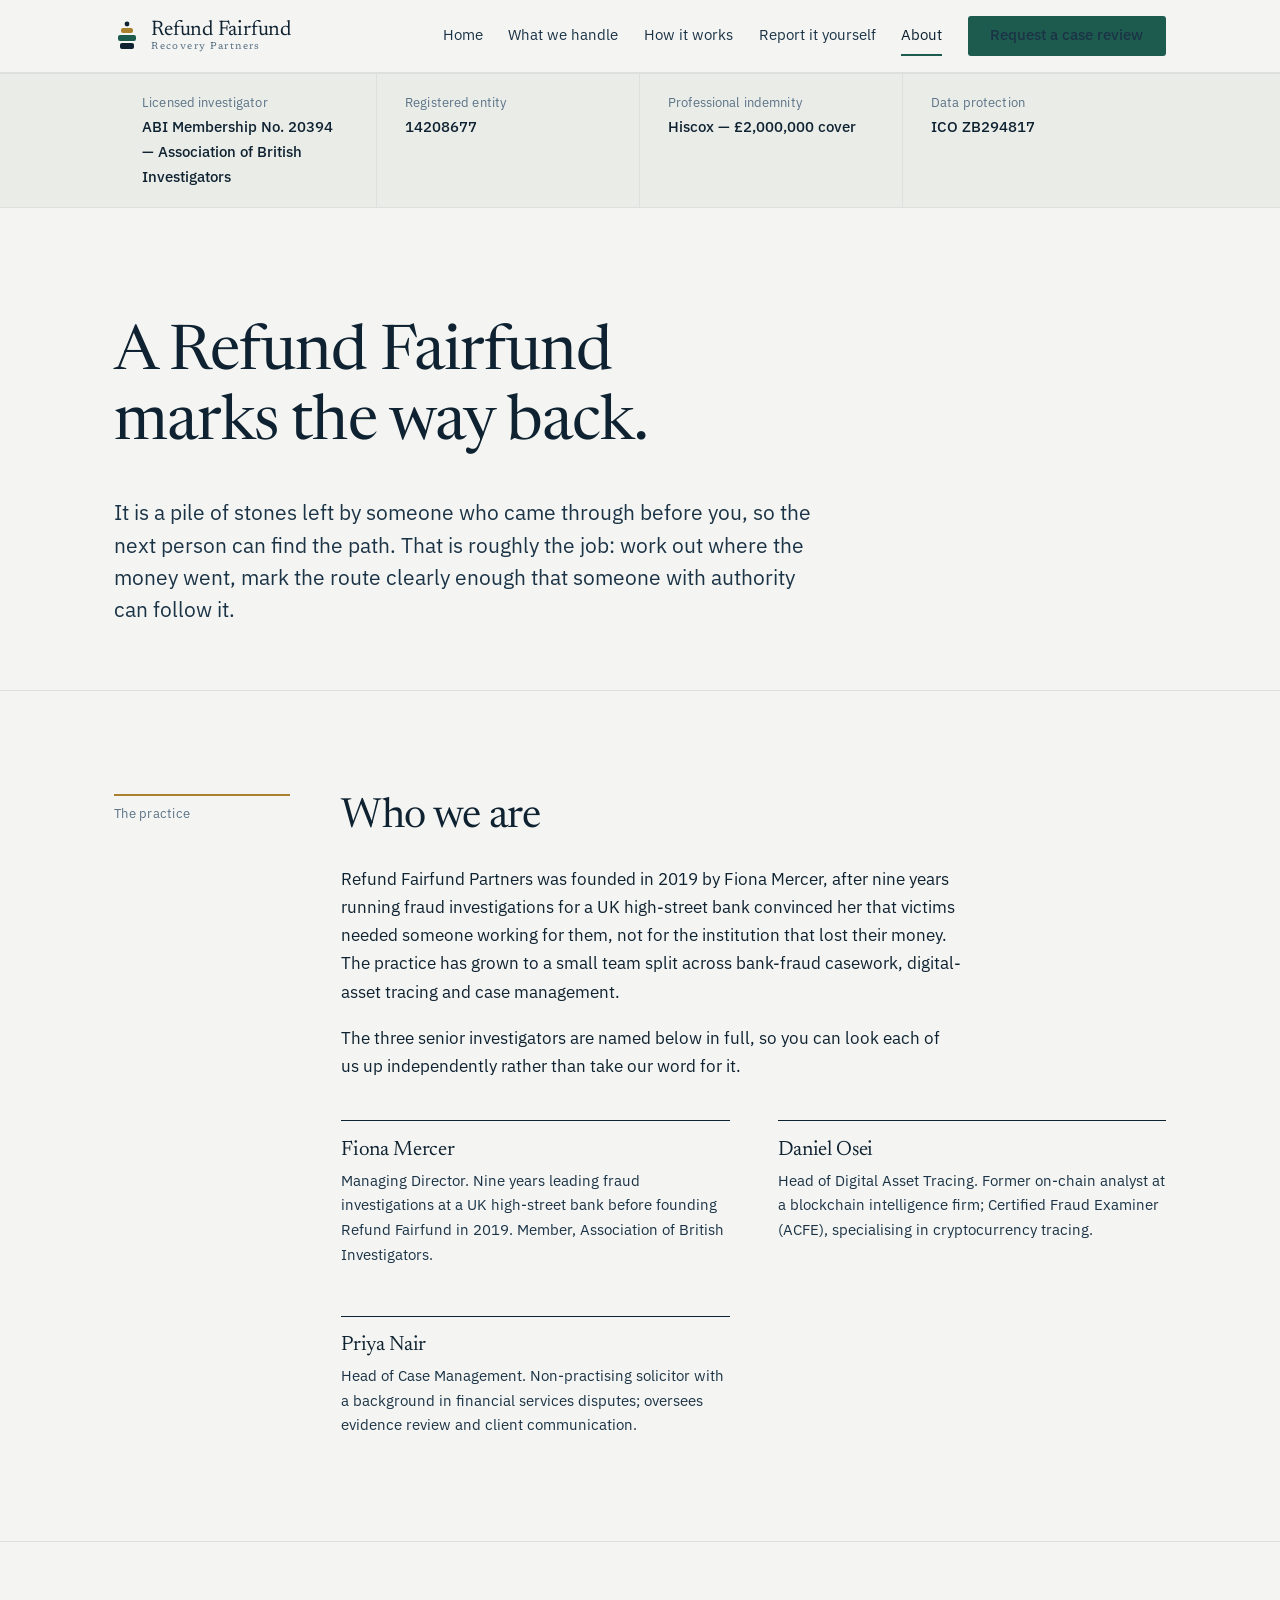
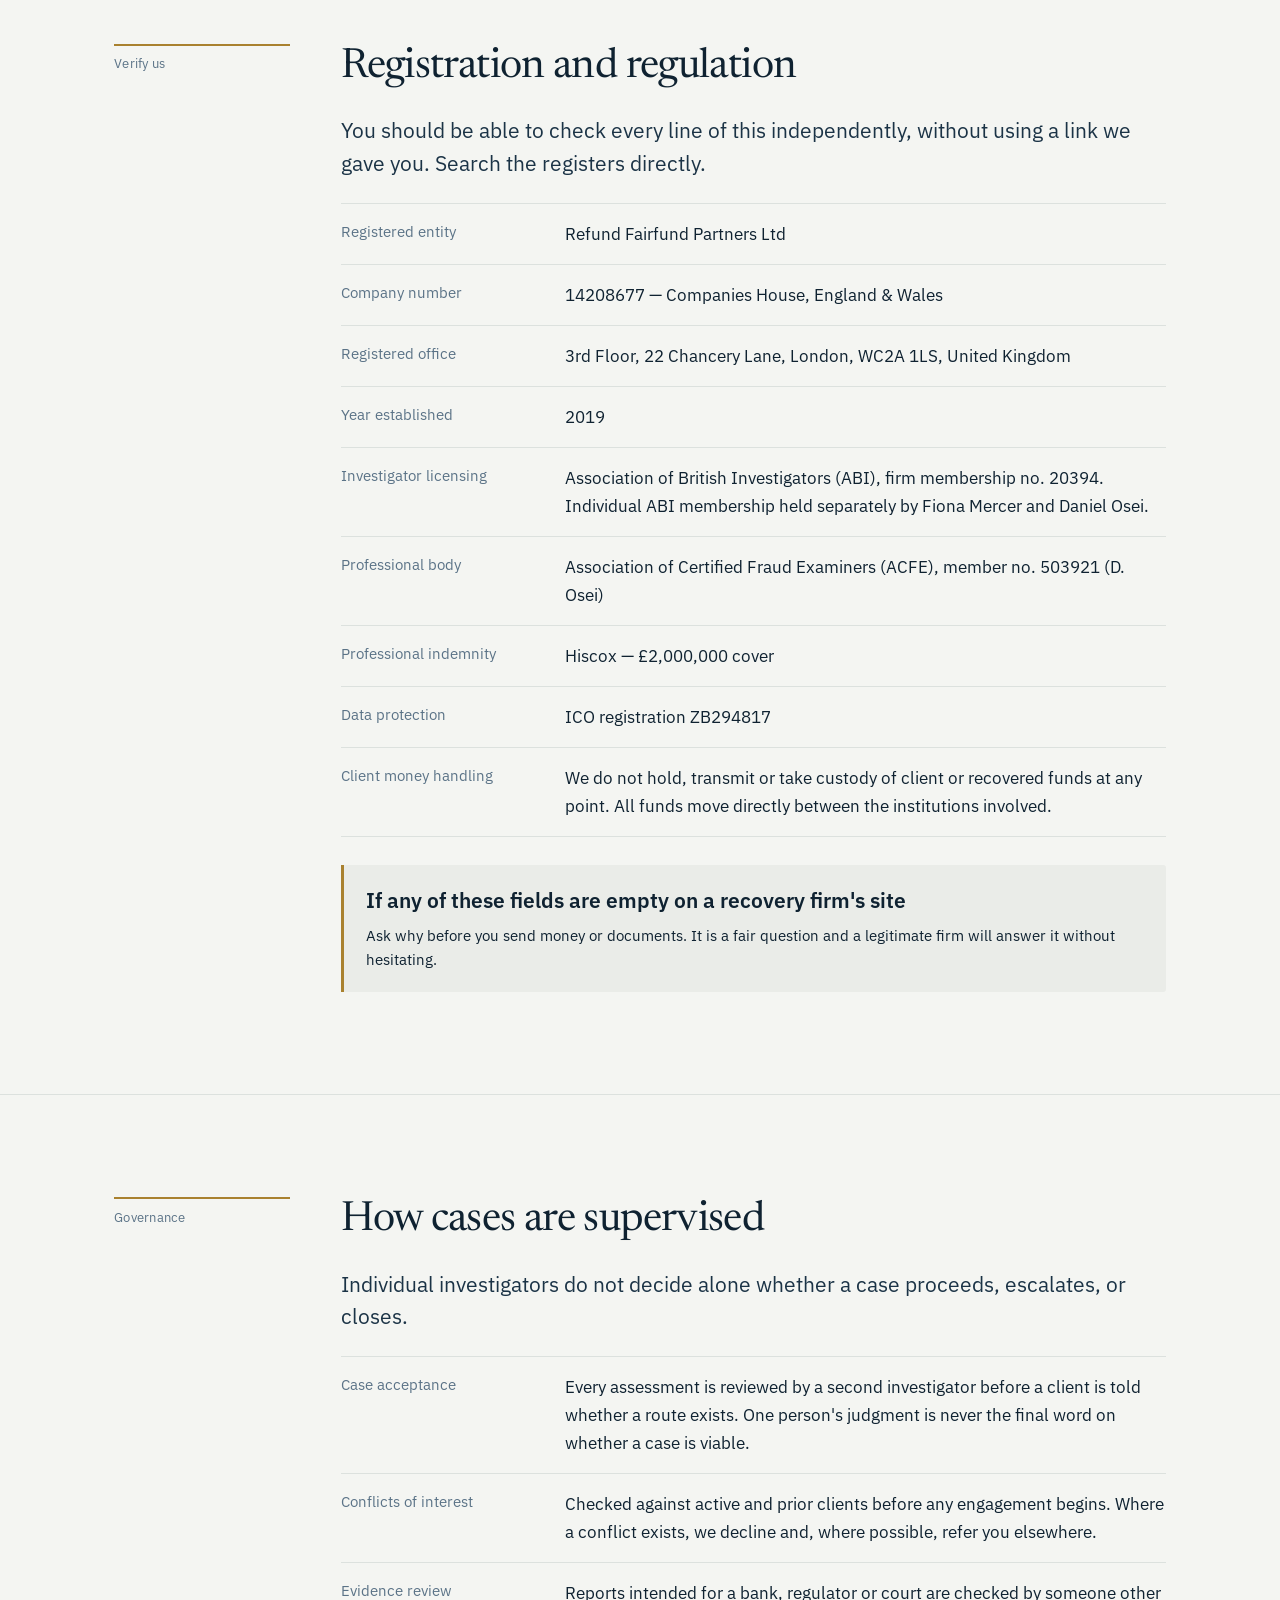
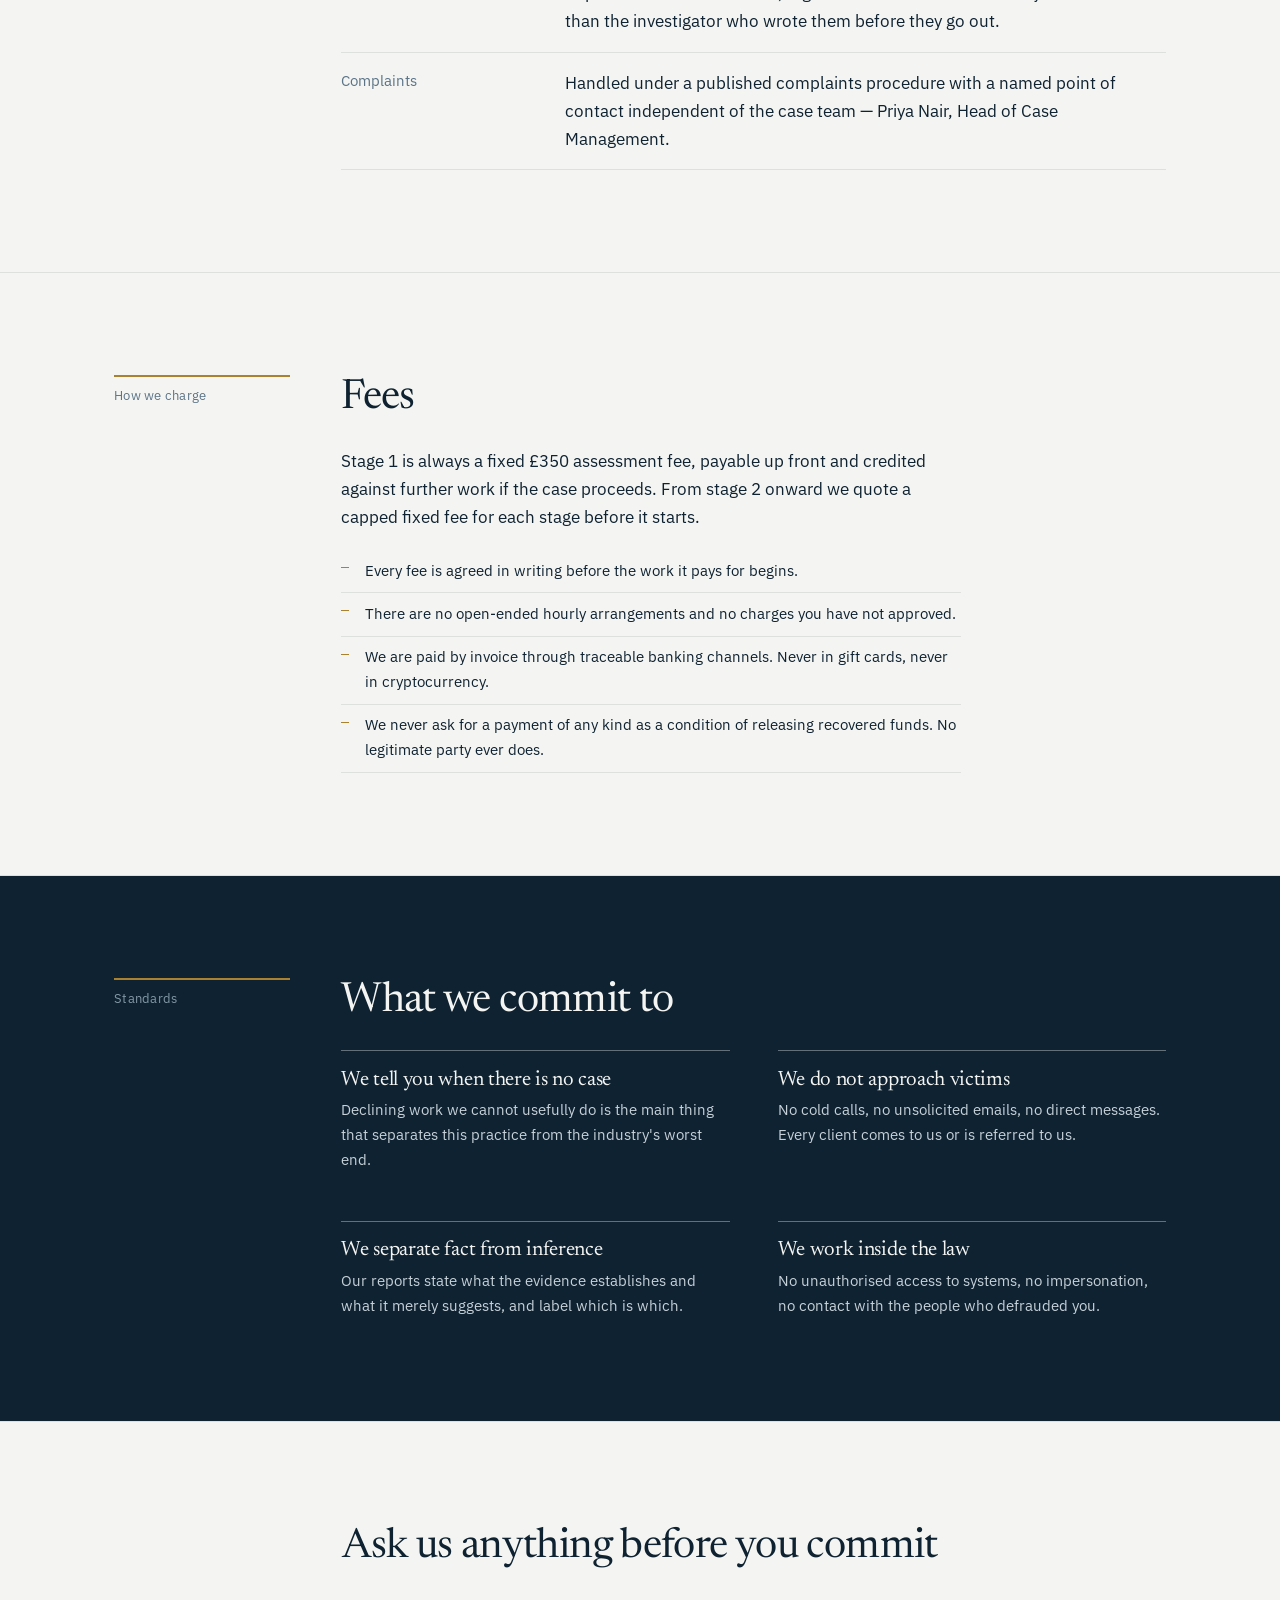
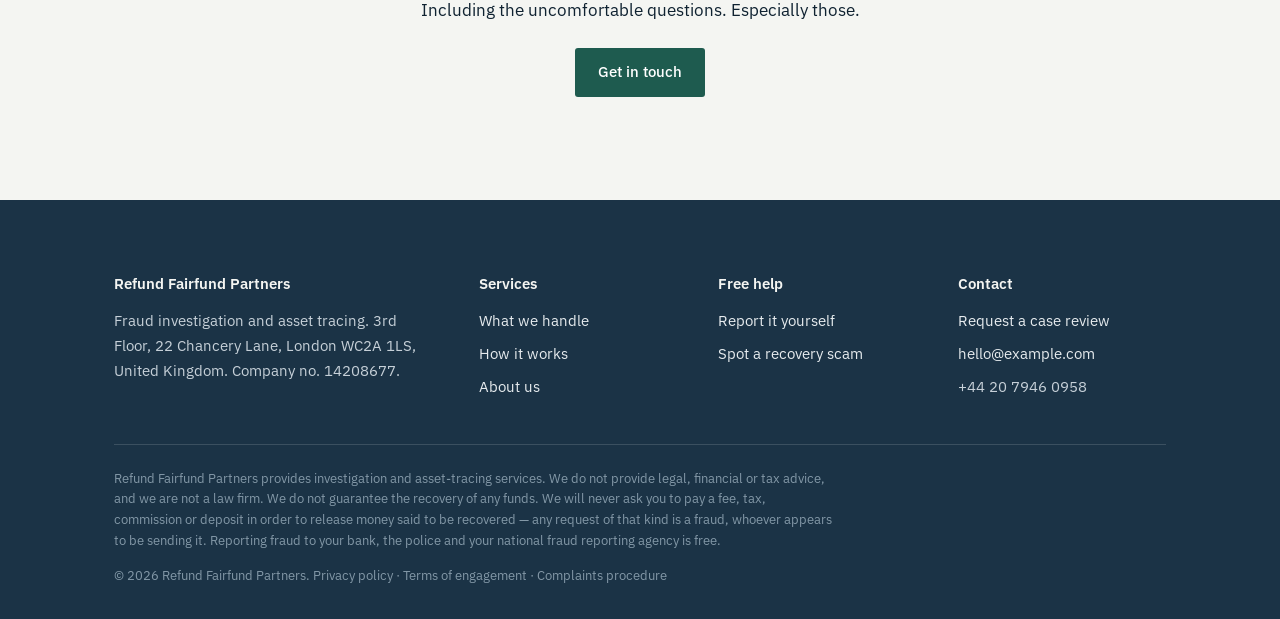
==== commit dc0a1980: "gg" ====
--- a/about.html
+++ b/about.html
@@ -3,7 +3,7 @@
 <head>
 <meta charset="utf-8">
 <meta name="viewport" content="width=device-width, initial-scale=1">
-<title>About — Cairn Recovery Partners</title>
+<title>About — Refund Fairfund Partners</title>
 <meta name="description" content="Who we are, how we are regulated, how we charge, and the standards we hold ourselves to.">
 <link rel="preconnect" href="https://fonts.googleapis.com">
 <link rel="preconnect" href="https://fonts.gstatic.com" crossorigin>
@@ -22,7 +22,7 @@
         <rect x="7"  y="7"  width="12" height="5" rx="2" fill="#A9812F"/>
         <circle cx="13" cy="3" r="2.4" fill="#0F2231"/>
       </svg>
-      <span class="brand__name">Cairn<span>Recovery Partners</span></span>
+      <span class="brand__name">Refund Fairfund<span>Recovery Partners</span></span>
     </a>
     <button class="nav-toggle" type="button" aria-expanded="false" aria-controls="site-nav">Menu</button>
     <nav class="nav" id="site-nav" aria-label="Main">
@@ -49,7 +49,7 @@
 
   <section class="hero">
     <div class="wrap">
-      <h1>A cairn marks the way back.</h1>
+      <h1>A Refund Fairfund marks the way back.</h1>
       <p class="lede">It is a pile of stones left by someone who came through before you, so the next person can find
         the path. That is roughly the job: work out where the money went, mark the route clearly enough that someone
         with authority can follow it.</p>
@@ -61,7 +61,7 @@
       <p class="docket__aside">The practice</p>
       <div>
         <h2>Who we are</h2>
-        <p>Cairn Recovery Partners was founded in 2019 by Fiona Mercer, after nine years running fraud investigations
+        <p>Refund Fairfund Partners was founded in 2019 by Fiona Mercer, after nine years running fraud investigations
           for a UK high-street bank convinced her that victims needed someone working for them, not for the
           institution that lost their money. The practice has grown to a small team split across bank-fraud
           casework, digital-asset tracing and case management.</p>
@@ -72,7 +72,7 @@
           <div class="entry">
             <h3>Fiona Mercer</h3>
             <p>Managing Director. Nine years leading fraud investigations at a UK high-street bank before founding
-              Cairn in 2019. Member, Association of British Investigators.</p>
+              Refund Fairfund in 2019. Member, Association of British Investigators.</p>
           </div>
           <div class="entry">
             <h3>Daniel Osei</h3>
@@ -97,7 +97,7 @@
         <p class="lede">You should be able to check every line of this independently, without using a link we gave
           you. Search the registers directly.</p>
         <dl class="kv">
-          <div><dt>Registered entity</dt><dd>Cairn Recovery Partners Ltd</dd></div>
+          <div><dt>Registered entity</dt><dd>Refund Fairfund Partners Ltd</dd></div>
           <div><dt>Company number</dt><dd>14208677 — Companies House, England &amp; Wales</dd></div>
           <div><dt>Registered office</dt><dd>3rd Floor, 22 Chancery Lane, London, WC2A 1LS, United Kingdom</dd></div>
           <div><dt>Year established</dt><dd>2019</dd></div>
@@ -212,7 +212,7 @@
   <div class="wrap">
     <div class="foot__grid">
       <div>
-        <h4>Cairn Recovery Partners</h4>
+        <h4>Refund Fairfund Partners</h4>
         <p style="max-width:34ch">Fraud investigation and asset tracing. 3rd Floor, 22 Chancery Lane, London WC2A 1LS, United Kingdom. Company no. 14208677.</p>
       </div>
       <div>
@@ -240,12 +240,12 @@
       </div>
     </div>
     <div class="foot__legal">
-      <p>Cairn Recovery Partners provides investigation and asset-tracing services. We do not provide legal,
+      <p>Refund Fairfund Partners provides investigation and asset-tracing services. We do not provide legal,
         financial or tax advice, and we are not a law firm. We do not guarantee the recovery of any funds. We will
         never ask you to pay a fee, tax, commission or deposit in order to release money said to be recovered —
         any request of that kind is a fraud, whoever appears to be sending it. Reporting fraud to your bank, the
         police and your national fraud reporting agency is free.</p>
-      <p>© 2026 Cairn Recovery Partners. Privacy policy · Terms of engagement · Complaints procedure</p>
+      <p>© 2026 Refund Fairfund Partners. Privacy policy · Terms of engagement · Complaints procedure</p>
     </div>
   </div>
 </footer>
--- a/assets/styles.css
+++ b/assets/styles.css
@@ -1,5 +1,5 @@
 /* ============================================================
-   Cairn Recovery Partners — shared stylesheet
+   Refund Fairfund Partners — shared stylesheet
    Palette: slate-navy ink, cool paper, pine green, brass hairline
    Type:    Newsreader (display) / IBM Plex Sans (text + UI)
    ============================================================ */
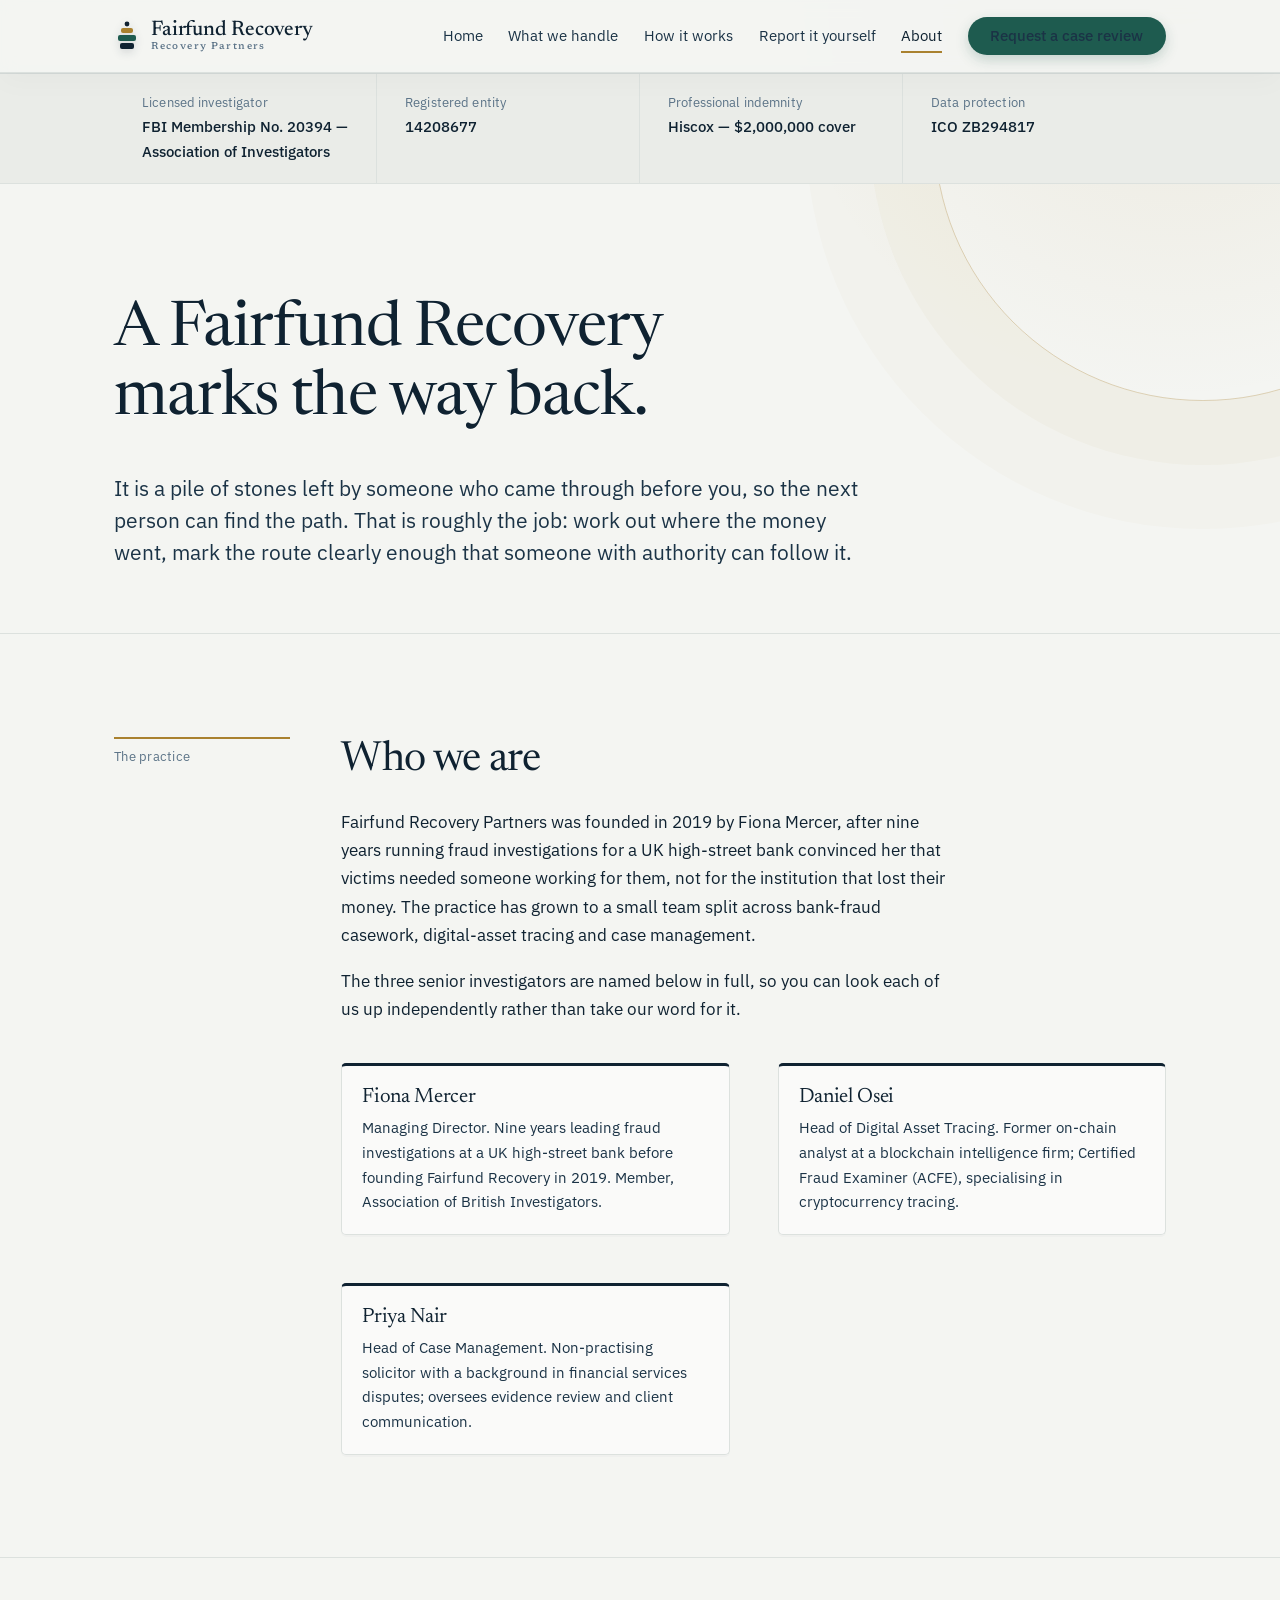
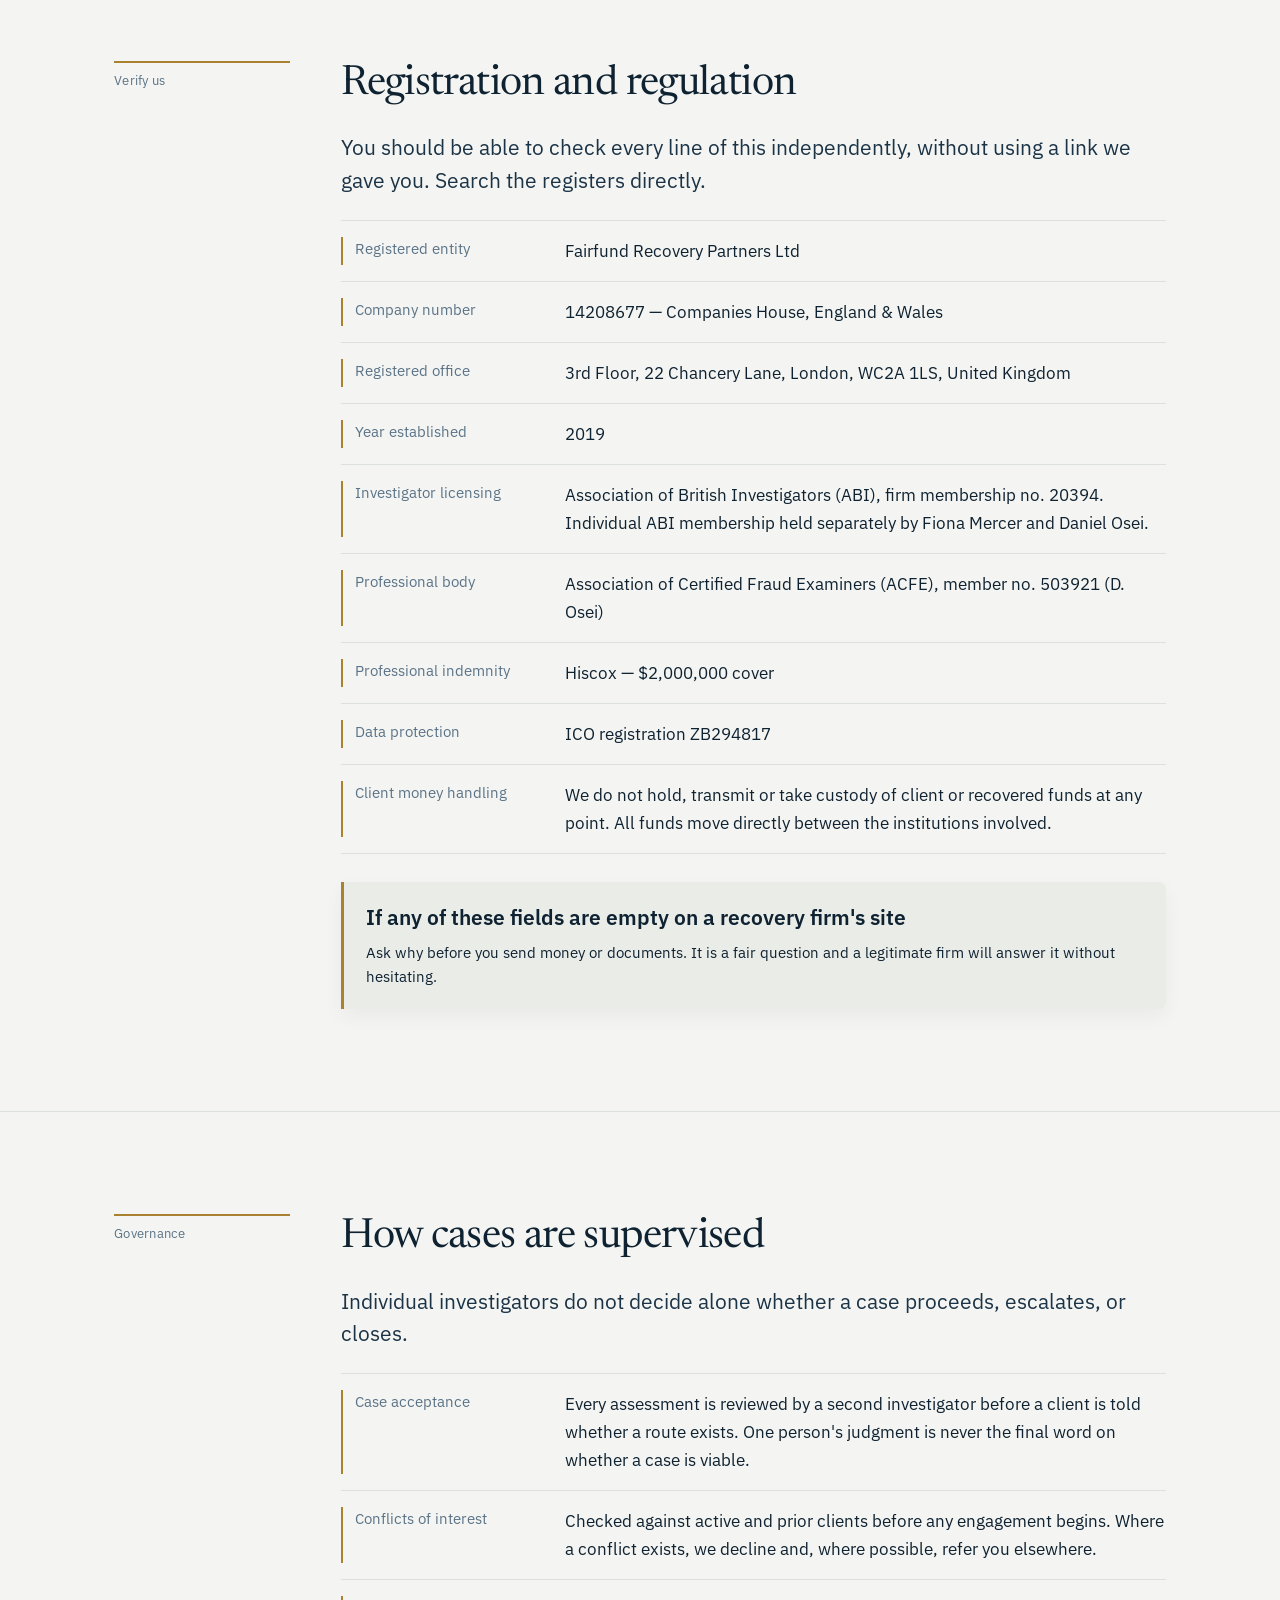
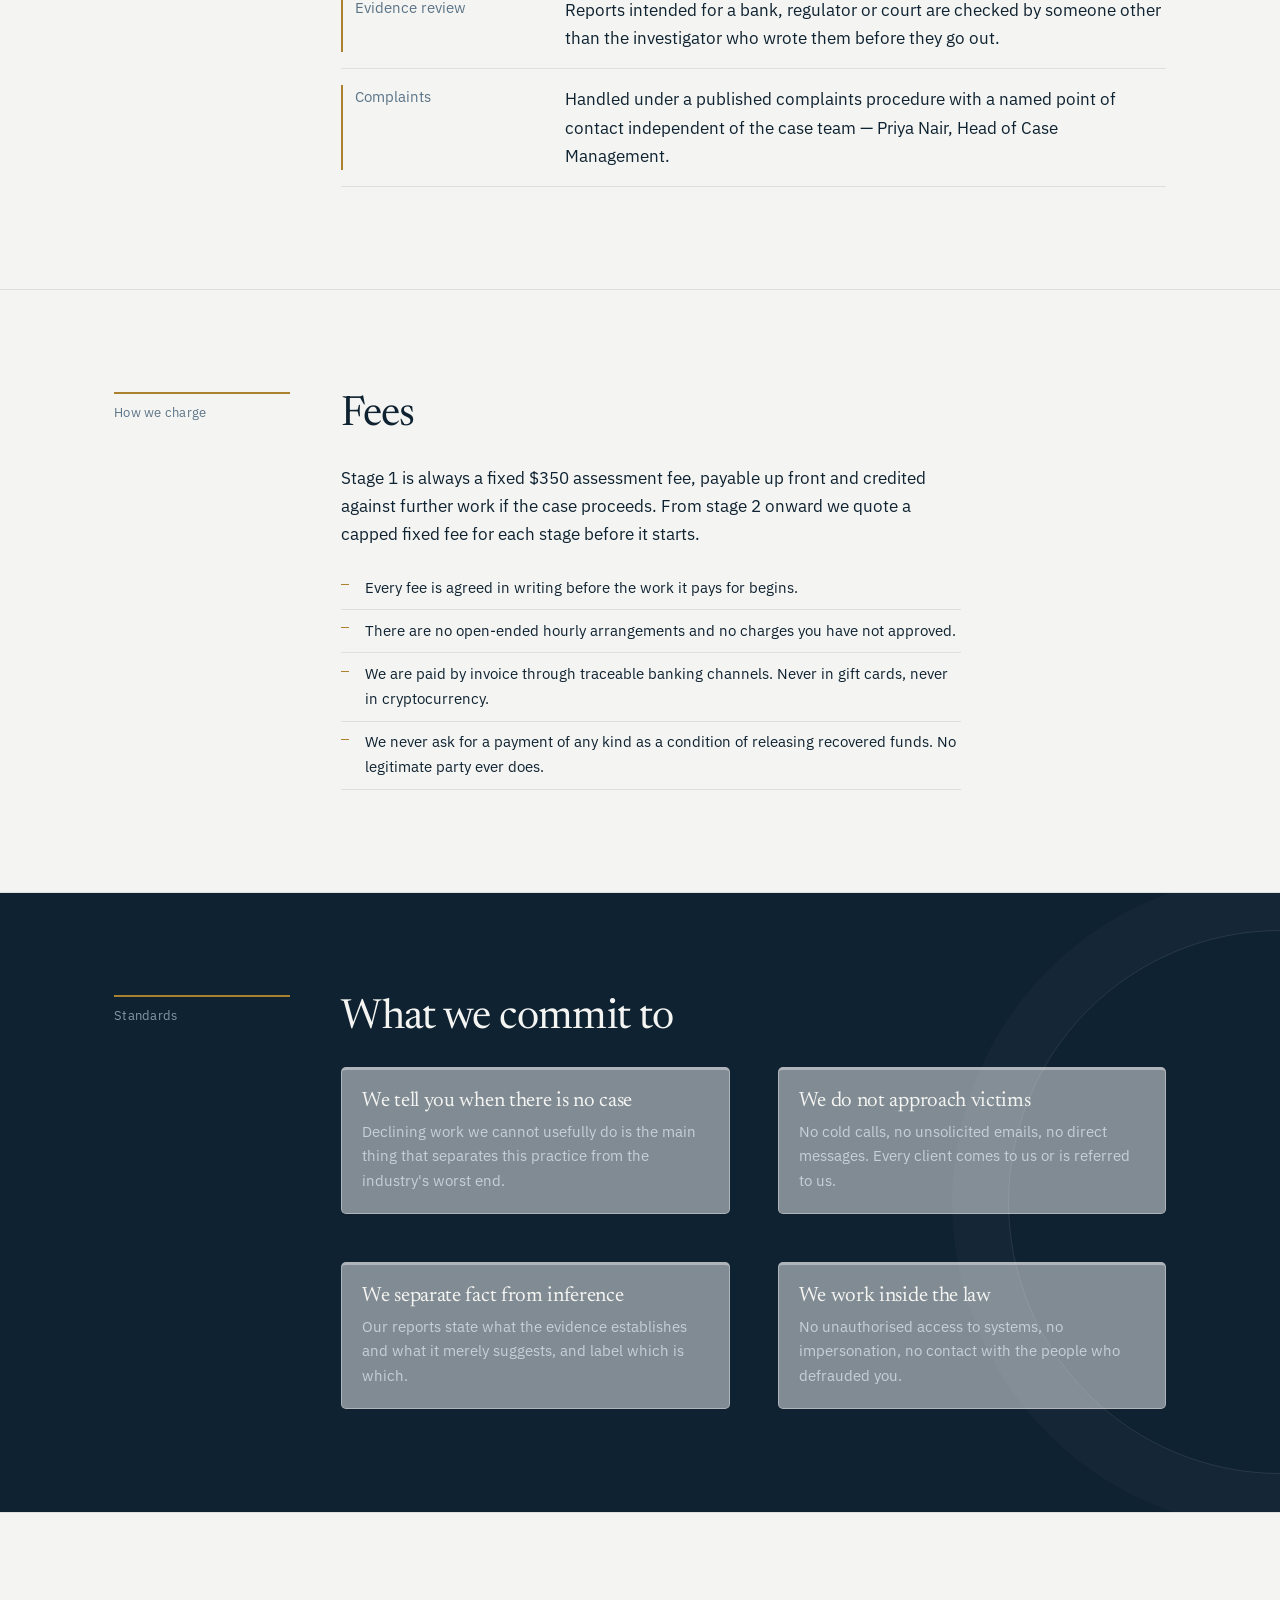
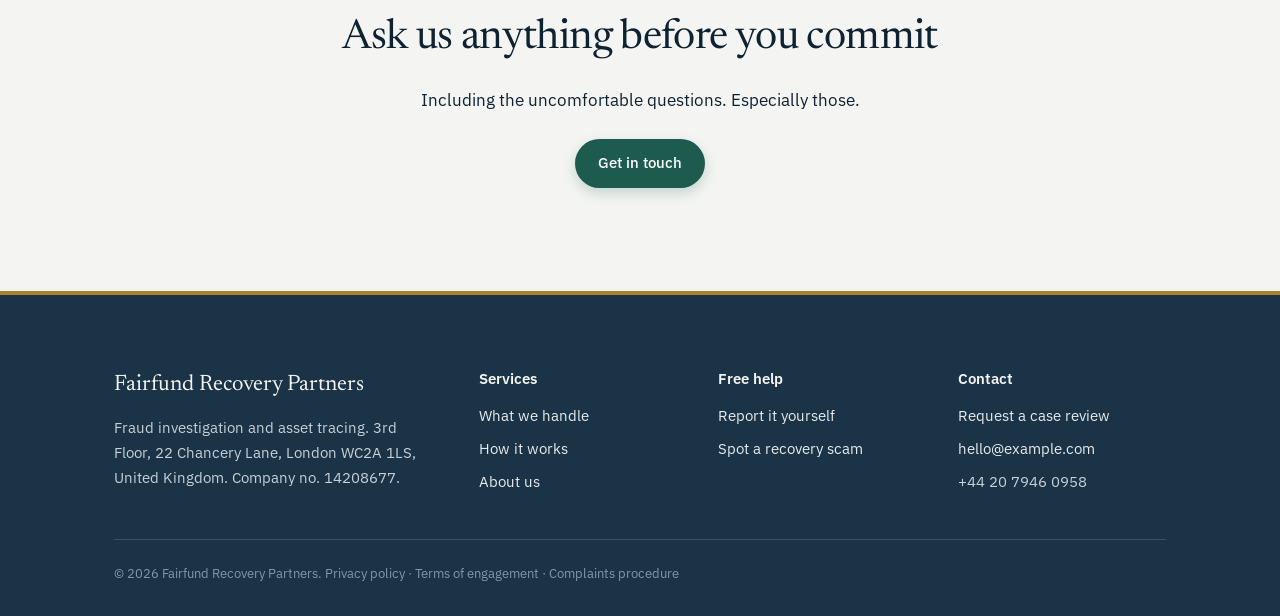
==== commit d787065c: "gg" ====
--- a/about.html
+++ b/about.html
@@ -3,7 +3,7 @@
 <head>
 <meta charset="utf-8">
 <meta name="viewport" content="width=device-width, initial-scale=1">
-<title>About — Refund Fairfund Partners</title>
+<title>About — Fairfund Recovery Partners</title>
 <meta name="description" content="Who we are, how we are regulated, how we charge, and the standards we hold ourselves to.">
 <link rel="preconnect" href="https://fonts.googleapis.com">
 <link rel="preconnect" href="https://fonts.gstatic.com" crossorigin>
@@ -22,7 +22,7 @@
         <rect x="7"  y="7"  width="12" height="5" rx="2" fill="#A9812F"/>
         <circle cx="13" cy="3" r="2.4" fill="#0F2231"/>
       </svg>
-      <span class="brand__name">Refund Fairfund<span>Recovery Partners</span></span>
+      <span class="brand__name">Fairfund Recovery<span>Recovery Partners</span></span>
     </a>
     <button class="nav-toggle" type="button" aria-expanded="false" aria-controls="site-nav">Menu</button>
     <nav class="nav" id="site-nav" aria-label="Main">
@@ -38,9 +38,9 @@
 
 <div class="creds">
   <div class="wrap creds__row">
-    <div class="creds__item"><span class="k">Licensed investigator</span><span class="v">ABI Membership No. 20394 — Association of British Investigators</span></div>
+    <div class="creds__item"><span class="k">Licensed investigator</span><span class="v">FBI Membership No. 20394 — Association of Investigators</span></div>
     <div class="creds__item"><span class="k">Registered entity</span><span class="v">14208677</span></div>
-    <div class="creds__item"><span class="k">Professional indemnity</span><span class="v">Hiscox — £2,000,000 cover</span></div>
+    <div class="creds__item"><span class="k">Professional indemnity</span><span class="v">Hiscox — $2,000,000 cover</span></div>
     <div class="creds__item"><span class="k">Data protection</span><span class="v">ICO ZB294817</span></div>
   </div>
 </div>
@@ -49,7 +49,7 @@
 
   <section class="hero">
     <div class="wrap">
-      <h1>A Refund Fairfund marks the way back.</h1>
+      <h1>A Fairfund Recovery marks the way back.</h1>
       <p class="lede">It is a pile of stones left by someone who came through before you, so the next person can find
         the path. That is roughly the job: work out where the money went, mark the route clearly enough that someone
         with authority can follow it.</p>
@@ -61,7 +61,7 @@
       <p class="docket__aside">The practice</p>
       <div>
         <h2>Who we are</h2>
-        <p>Refund Fairfund Partners was founded in 2019 by Fiona Mercer, after nine years running fraud investigations
+        <p>Fairfund Recovery Partners was founded in 2019 by Fiona Mercer, after nine years running fraud investigations
           for a UK high-street bank convinced her that victims needed someone working for them, not for the
           institution that lost their money. The practice has grown to a small team split across bank-fraud
           casework, digital-asset tracing and case management.</p>
@@ -72,7 +72,7 @@
           <div class="entry">
             <h3>Fiona Mercer</h3>
             <p>Managing Director. Nine years leading fraud investigations at a UK high-street bank before founding
-              Refund Fairfund in 2019. Member, Association of British Investigators.</p>
+              Fairfund Recovery in 2019. Member, Association of British Investigators.</p>
           </div>
           <div class="entry">
             <h3>Daniel Osei</h3>
@@ -97,13 +97,13 @@
         <p class="lede">You should be able to check every line of this independently, without using a link we gave
           you. Search the registers directly.</p>
         <dl class="kv">
-          <div><dt>Registered entity</dt><dd>Refund Fairfund Partners Ltd</dd></div>
+          <div><dt>Registered entity</dt><dd>Fairfund Recovery Partners Ltd</dd></div>
           <div><dt>Company number</dt><dd>14208677 — Companies House, England &amp; Wales</dd></div>
           <div><dt>Registered office</dt><dd>3rd Floor, 22 Chancery Lane, London, WC2A 1LS, United Kingdom</dd></div>
           <div><dt>Year established</dt><dd>2019</dd></div>
           <div><dt>Investigator licensing</dt><dd>Association of British Investigators (ABI), firm membership no. 20394. Individual ABI membership held separately by Fiona Mercer and Daniel Osei.</dd></div>
           <div><dt>Professional body</dt><dd>Association of Certified Fraud Examiners (ACFE), member no. 503921 (D. Osei)</dd></div>
-          <div><dt>Professional indemnity</dt><dd>Hiscox — £2,000,000 cover</dd></div>
+          <div><dt>Professional indemnity</dt><dd>Hiscox — $2,000,000 cover</dd></div>
           <div><dt>Data protection</dt><dd>ICO registration ZB294817</dd></div>
           <div><dt>Client money handling</dt><dd>We do not hold, transmit or take custody of client or recovered funds at any point. All funds move directly between the institutions involved.</dd></div>
         </dl>
@@ -153,7 +153,7 @@
       <p class="docket__aside">How we charge</p>
       <div>
         <h2>Fees</h2>
-        <p>Stage 1 is always a fixed £350 assessment fee, payable up front and credited against further work if the
+        <p>Stage 1 is always a fixed $350 assessment fee, payable up front and credited against further work if the
           case proceeds. From stage 2 onward we quote a capped fixed fee for each stage before it starts.</p>
         <ul class="list-plain">
           <li>Every fee is agreed in writing before the work it pays for begins.</li>
@@ -212,7 +212,7 @@
   <div class="wrap">
     <div class="foot__grid">
       <div>
-        <h4>Refund Fairfund Partners</h4>
+        <h4>Fairfund Recovery Partners</h4>
         <p style="max-width:34ch">Fraud investigation and asset tracing. 3rd Floor, 22 Chancery Lane, London WC2A 1LS, United Kingdom. Company no. 14208677.</p>
       </div>
       <div>
@@ -240,12 +240,7 @@
       </div>
     </div>
     <div class="foot__legal">
-      <p>Refund Fairfund Partners provides investigation and asset-tracing services. We do not provide legal,
-        financial or tax advice, and we are not a law firm. We do not guarantee the recovery of any funds. We will
-        never ask you to pay a fee, tax, commission or deposit in order to release money said to be recovered —
-        any request of that kind is a fraud, whoever appears to be sending it. Reporting fraud to your bank, the
-        police and your national fraud reporting agency is free.</p>
-      <p>© 2026 Refund Fairfund Partners. Privacy policy · Terms of engagement · Complaints procedure</p>
+    © 2026 Fairfund Recovery Partners. Privacy policy · Terms of engagement · Complaints procedure</p>
     </div>
   </div>
 </footer>
--- a/assets/styles.css
+++ b/assets/styles.css
@@ -1,5 +1,5 @@
 /* ============================================================
-   Refund Fairfund Partners — shared stylesheet
+   Fairfund Recovery Partners — shared stylesheet
    Palette: slate-navy ink, cool paper, pine green, brass hairline
    Type:    Newsreader (display) / IBM Plex Sans (text + UI)
    ============================================================ */
@@ -355,3 +355,152 @@
 .foot__legal p { max-width: 90ch; }
 @media (max-width: 860px) { .foot__grid { grid-template-columns: 1fr 1fr; } }
 @media (max-width: 520px) { .foot__grid { grid-template-columns: 1fr; } }
+
+/* ---------- elevated presentation ---------- */
+
+body {
+  background:
+    radial-gradient(circle at 92% 0%, rgba(169, 129, 47, .10), transparent 25rem),
+    var(--paper);
+}
+
+.masthead {
+  box-shadow: 0 1px 0 rgba(15, 34, 49, .04), 0 10px 28px rgba(15, 34, 49, .025);
+}
+
+.brand__mark { filter: drop-shadow(0 3px 4px rgba(15, 34, 49, .16)); }
+.brand__name { font-weight: 500; }
+
+.nav a {
+  position: relative;
+  border-bottom: 0;
+  transition: color .18s ease;
+}
+.nav a:not(.btn)::after {
+  content: "";
+  position: absolute;
+  right: 0;
+  bottom: .1rem;
+  left: 0;
+  height: 2px;
+  background: var(--brass);
+  transform: scaleX(0);
+  transform-origin: right;
+  transition: transform .2s ease;
+}
+.nav a:not(.btn):hover::after,
+.nav a[aria-current="page"]::after { transform: scaleX(1); transform-origin: left; }
+.nav a[aria-current="page"] { border-bottom: 0; }
+
+.btn {
+  border-radius: 999px;
+  box-shadow: 0 1px 1px rgba(15, 34, 49, .08);
+  transition: transform .18s ease, box-shadow .18s ease, background-color .18s ease, color .18s ease, border-color .18s ease;
+}
+.btn:hover { transform: translateY(-2px); box-shadow: 0 7px 16px rgba(15, 34, 49, .14); }
+.btn:active { transform: translateY(0); box-shadow: none; }
+.btn--solid { box-shadow: 0 5px 13px rgba(30, 91, 79, .22); }
+
+.hero {
+  position: relative;
+  overflow: hidden;
+  isolation: isolate;
+}
+.hero::before {
+  content: "";
+  position: absolute;
+  z-index: -1;
+  width: min(42vw, 38rem);
+  aspect-ratio: 1;
+  right: -12rem;
+  top: -20rem;
+  border: 1px solid rgba(169, 129, 47, .32);
+  border-radius: 50%;
+  box-shadow: 0 0 0 4rem rgba(169, 129, 47, .035), 0 0 0 8rem rgba(169, 129, 47, .025);
+}
+.hero h1 { text-shadow: 0 1px 0 rgba(255, 255, 255, .7); }
+.hero .lede { max-width: 58ch; }
+
+.creds__item { transition: background-color .2s ease; }
+.creds__item:hover { background: rgba(255, 255, 255, .46); }
+
+.triage {
+  box-shadow: 0 18px 38px rgba(15, 34, 49, .16);
+  border-color: rgba(15, 34, 49, .9);
+}
+.triage__list li { transition: background-color .2s ease; }
+.triage__list li:hover { background: rgba(255, 255, 255, .055); }
+
+.entry {
+  position: relative;
+  padding: 1.25rem 1.25rem 1.2rem;
+  border: 1px solid var(--mist);
+  border-top: 3px solid var(--ink);
+  border-radius: 5px;
+  background: rgba(255, 255, 255, .48);
+  box-shadow: 0 2px 0 rgba(15, 34, 49, .02);
+  transition: transform .2s ease, border-color .2s ease, box-shadow .2s ease;
+}
+.entry:hover {
+  transform: translateY(-4px);
+  border-top-color: var(--pine);
+  box-shadow: 0 13px 26px rgba(15, 34, 49, .09);
+}
+.entry h3 { color: var(--ink); }
+
+.note {
+  box-shadow: 0 8px 20px rgba(15, 34, 49, .045);
+  border-radius: 0 7px 7px 0;
+}
+.tag { background: rgba(255, 255, 255, .5); }
+
+.kv div { transition: background-color .18s ease; }
+.kv div:hover { background: rgba(255, 255, 255, .5); }
+.kv dt { padding-left: .75rem; border-left: 2px solid var(--brass); }
+
+.steps > li { transition: background-color .18s ease; }
+.steps > li:hover { background: rgba(255, 255, 255, .42); }
+.steps > li::before { padding-left: .75rem; }
+
+.field input, .field select, .field textarea {
+  box-shadow: inset 0 1px 2px rgba(15, 34, 49, .035);
+  transition: border-color .18s ease, box-shadow .18s ease, background-color .18s ease;
+}
+.field input:hover, .field select:hover, .field textarea:hover { border-color: var(--slate); }
+.field input:focus, .field select:focus, .field textarea:focus {
+  outline: 0;
+  border-color: var(--pine);
+  box-shadow: 0 0 0 4px rgba(30, 91, 79, .12);
+}
+
+.band { position: relative; overflow: hidden; }
+.band::after {
+  content: "";
+  position: absolute;
+  width: 34rem;
+  height: 34rem;
+  right: -17rem;
+  top: 50%;
+  transform: translateY(-50%);
+  border: 1px solid rgba(255, 255, 255, .10);
+  border-radius: 50%;
+  box-shadow: 0 0 0 3.5rem rgba(255, 255, 255, .025);
+}
+.band .wrap { position: relative; z-index: 1; }
+
+.foot { border-top: 4px solid var(--brass); }
+.foot__grid > div:first-child h4 {
+  font-family: "Newsreader", Georgia, serif;
+  font-size: 1.4rem;
+  font-weight: 400;
+}
+
+@media (max-width: 940px) {
+  .nav a:not(.btn)::after { display: none; }
+  .nav a:hover { background: var(--paper-2); }
+}
+
+@media (max-width: 620px) {
+  .entry { padding: 1.1rem; }
+  .hero::before { right: -16rem; }
+}
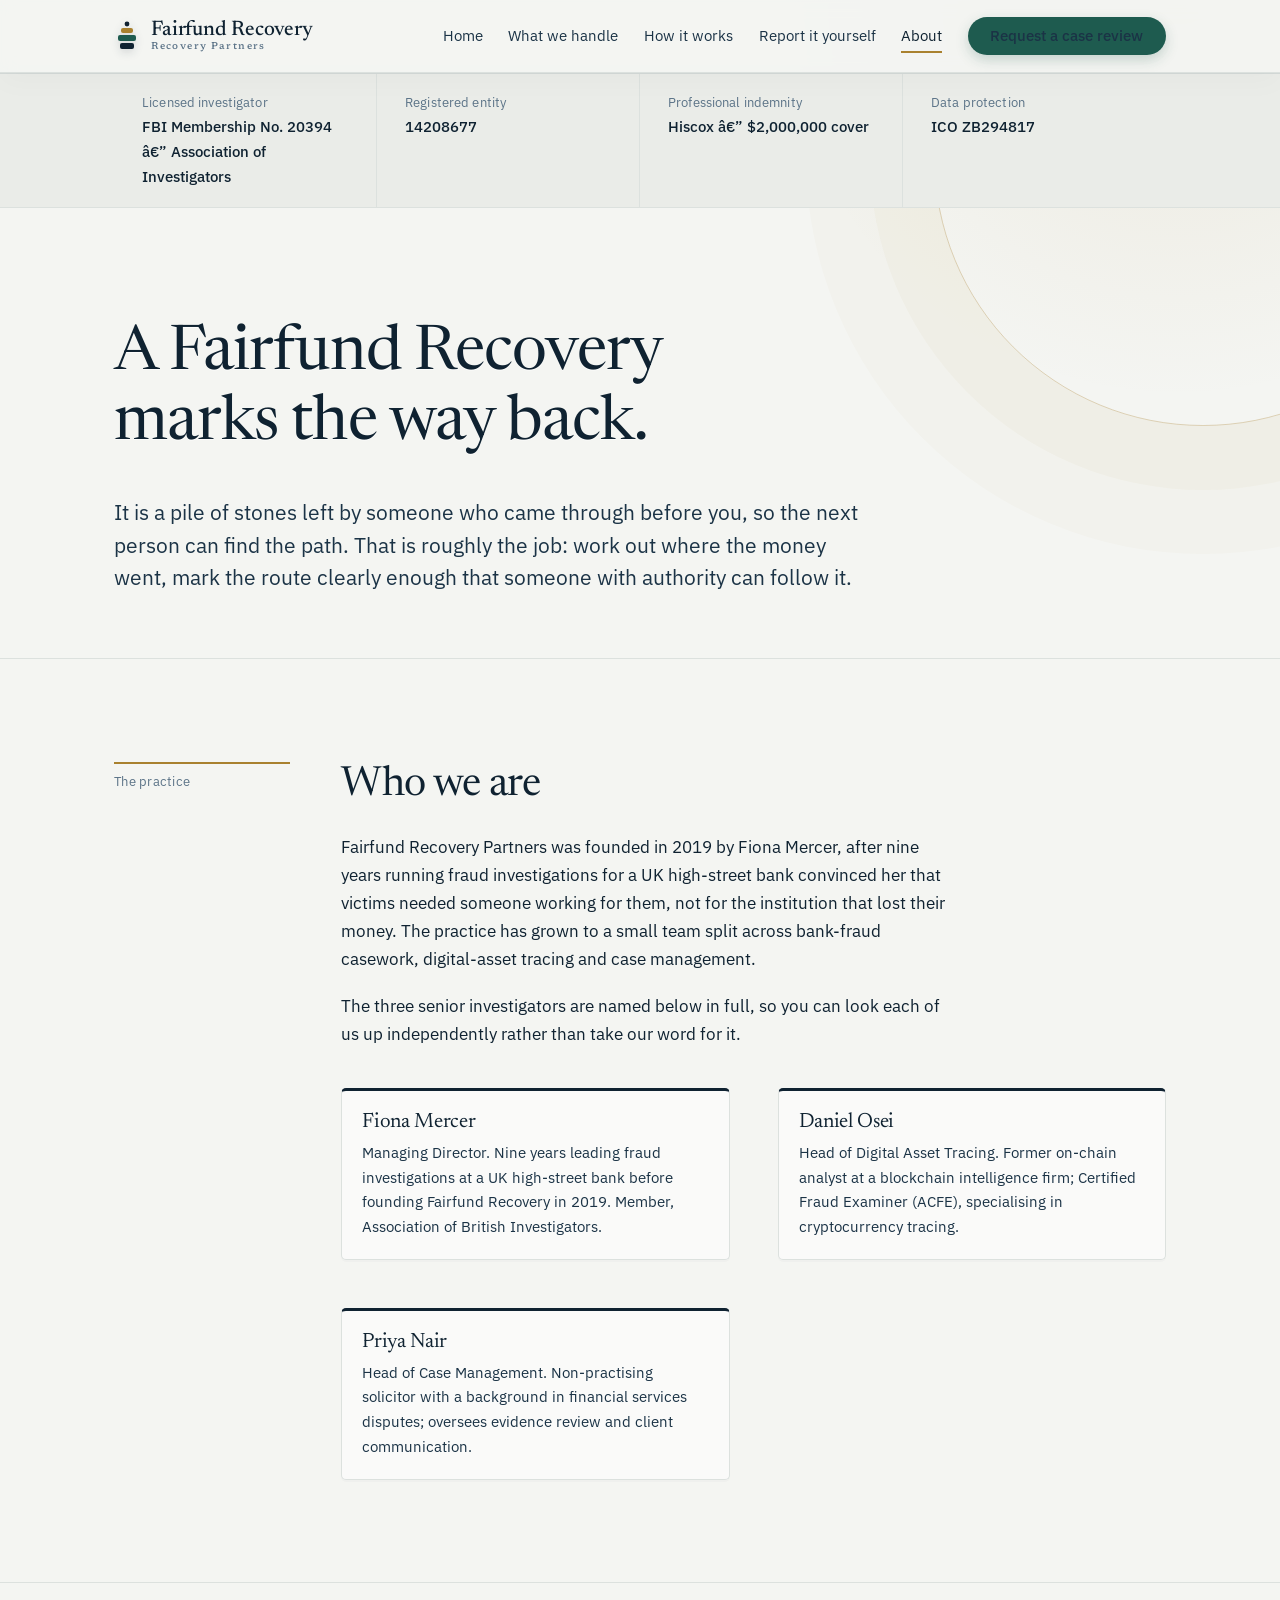
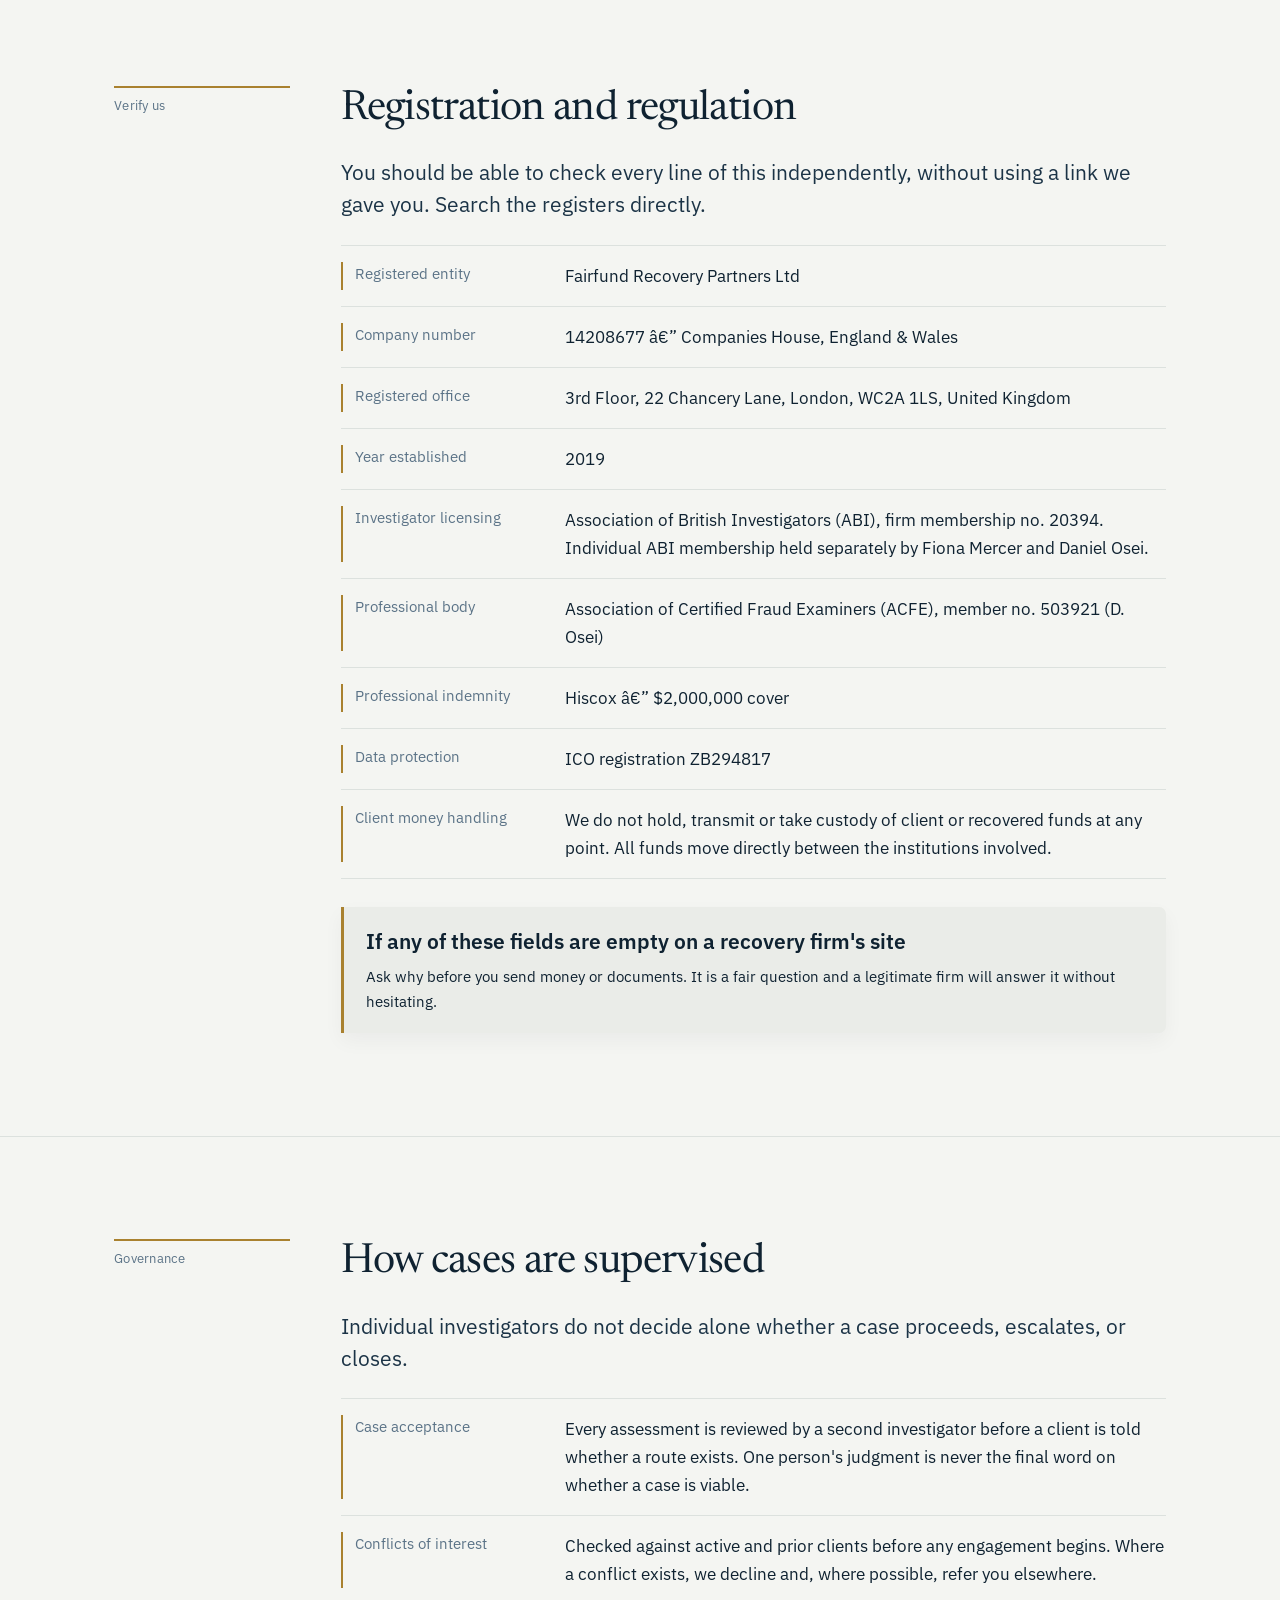
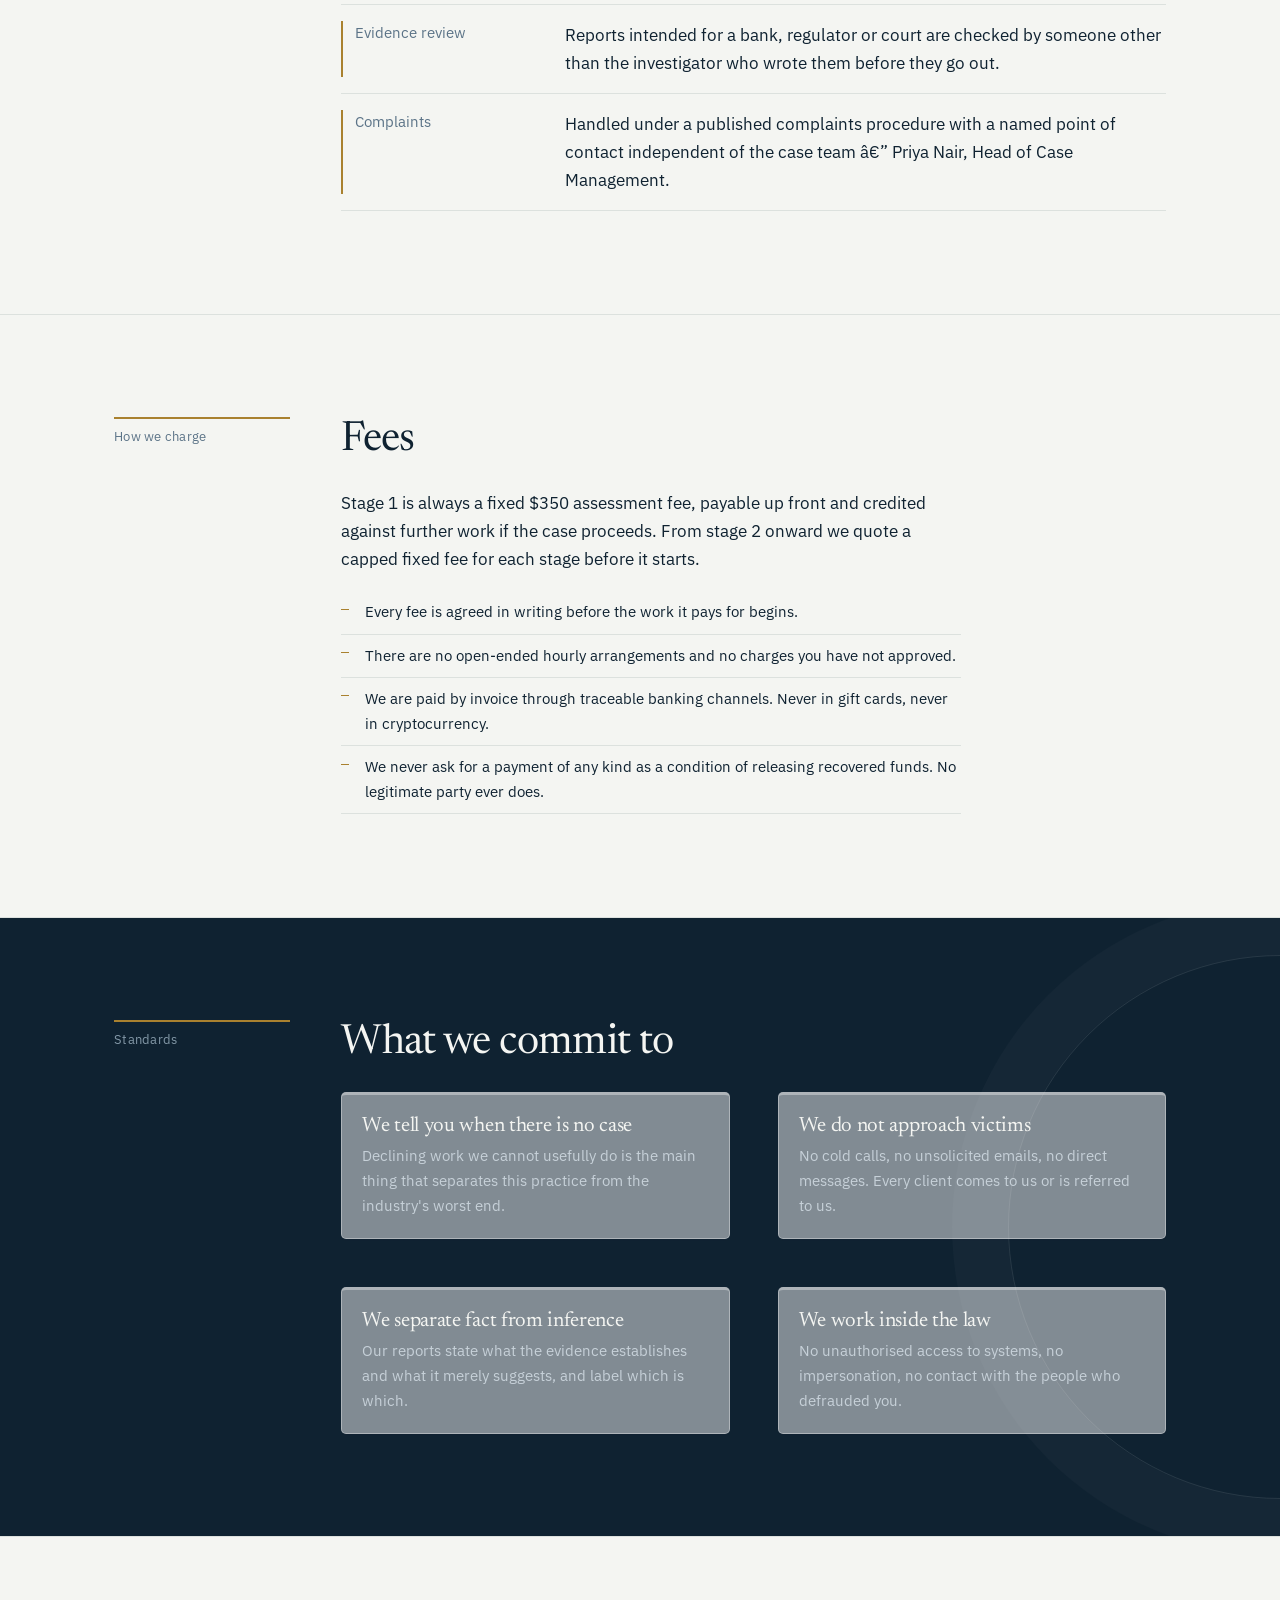
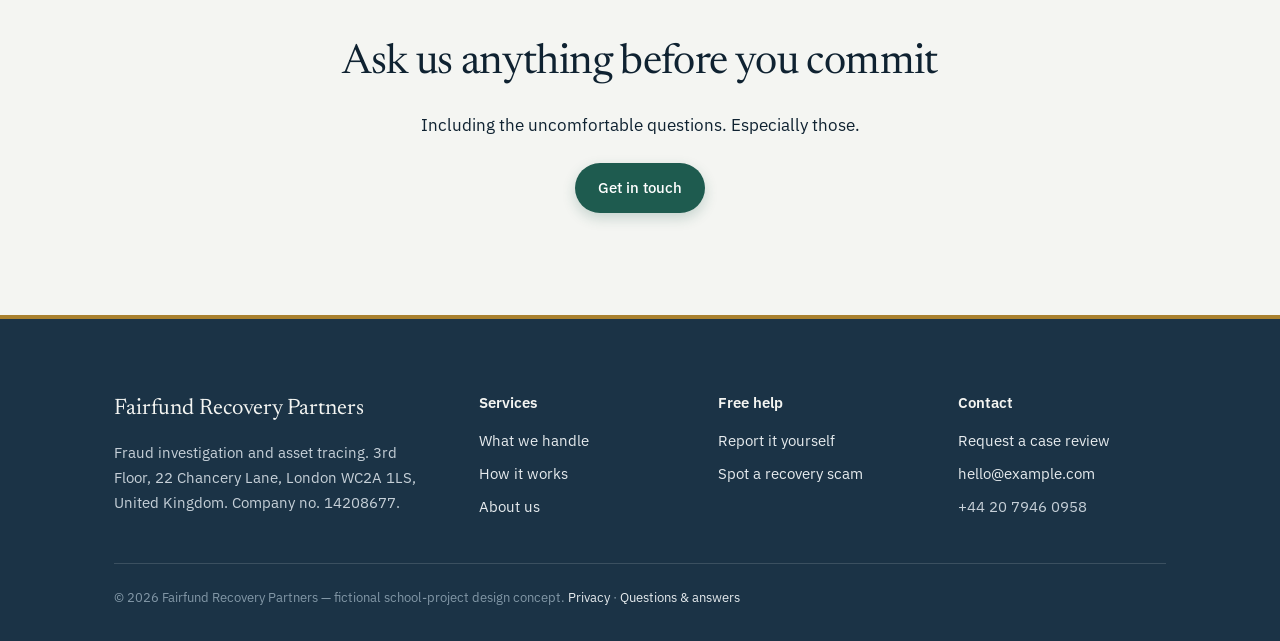
==== commit 242d0e73: "gg" ====
--- a/about.html
+++ b/about.html
@@ -1,9 +1,9 @@
-<!DOCTYPE html>
+﻿<!DOCTYPE html>
 <html lang="en">
 <head>
 <meta charset="utf-8">
 <meta name="viewport" content="width=device-width, initial-scale=1">
-<title>About — Fairfund Recovery Partners</title>
+<title>About â€” Fairfund Recovery Partners</title>
 <meta name="description" content="Who we are, how we are regulated, how we charge, and the standards we hold ourselves to.">
 <link rel="preconnect" href="https://fonts.googleapis.com">
 <link rel="preconnect" href="https://fonts.gstatic.com" crossorigin>
@@ -38,9 +38,9 @@
 
 <div class="creds">
   <div class="wrap creds__row">
-    <div class="creds__item"><span class="k">Licensed investigator</span><span class="v">FBI Membership No. 20394 — Association of Investigators</span></div>
+    <div class="creds__item"><span class="k">Licensed investigator</span><span class="v">FBI Membership No. 20394 â€” Association of Investigators</span></div>
     <div class="creds__item"><span class="k">Registered entity</span><span class="v">14208677</span></div>
-    <div class="creds__item"><span class="k">Professional indemnity</span><span class="v">Hiscox — $2,000,000 cover</span></div>
+    <div class="creds__item"><span class="k">Professional indemnity</span><span class="v">Hiscox â€” $2,000,000 cover</span></div>
     <div class="creds__item"><span class="k">Data protection</span><span class="v">ICO ZB294817</span></div>
   </div>
 </div>
@@ -98,12 +98,12 @@
           you. Search the registers directly.</p>
         <dl class="kv">
           <div><dt>Registered entity</dt><dd>Fairfund Recovery Partners Ltd</dd></div>
-          <div><dt>Company number</dt><dd>14208677 — Companies House, England &amp; Wales</dd></div>
+          <div><dt>Company number</dt><dd>14208677 â€” Companies House, England &amp; Wales</dd></div>
           <div><dt>Registered office</dt><dd>3rd Floor, 22 Chancery Lane, London, WC2A 1LS, United Kingdom</dd></div>
           <div><dt>Year established</dt><dd>2019</dd></div>
           <div><dt>Investigator licensing</dt><dd>Association of British Investigators (ABI), firm membership no. 20394. Individual ABI membership held separately by Fiona Mercer and Daniel Osei.</dd></div>
           <div><dt>Professional body</dt><dd>Association of Certified Fraud Examiners (ACFE), member no. 503921 (D. Osei)</dd></div>
-          <div><dt>Professional indemnity</dt><dd>Hiscox — $2,000,000 cover</dd></div>
+          <div><dt>Professional indemnity</dt><dd>Hiscox â€” $2,000,000 cover</dd></div>
           <div><dt>Data protection</dt><dd>ICO registration ZB294817</dd></div>
           <div><dt>Client money handling</dt><dd>We do not hold, transmit or take custody of client or recovered funds at any point. All funds move directly between the institutions involved.</dd></div>
         </dl>
@@ -141,7 +141,7 @@
           <div>
             <dt>Complaints</dt>
             <dd>Handled under a published complaints procedure with a named point of contact independent of the
-              case team — Priya Nair, Head of Case Management.</dd>
+              case team â€” Priya Nair, Head of Case Management.</dd>
           </div>
         </dl>
       </div>
@@ -240,7 +240,7 @@
       </div>
     </div>
     <div class="foot__legal">
-    © 2026 Fairfund Recovery Partners. Privacy policy · Terms of engagement · Complaints procedure</p>
+      <p>© 2026 Fairfund Recovery Partners — fictional school-project design concept. <a href="privacy.html">Privacy</a> · <a href="faq.html">Questions &amp; answers</a></p>
     </div>
   </div>
 </footer>
@@ -248,3 +248,4 @@
 <script src="assets/site.js"></script>
 </body>
 </html>
+
--- a/assets/styles.css
+++ b/assets/styles.css
@@ -504,3 +504,34 @@
   .entry { padding: 1.1rem; }
   .hero::before { right: -16rem; }
 }
+
+/* ---------- content-rich pages ---------- */
+.eyebrow {
+  display: flex;
+  align-items: center;
+  gap: .55rem;
+  margin-bottom: .85rem;
+  color: var(--pine);
+  font-size: var(--t-xs);
+  font-weight: 600;
+  letter-spacing: .12em;
+  text-transform: uppercase;
+}
+.eyebrow::before { content: ""; width: 1.75rem; height: 1px; background: var(--brass); }
+.insight-section { background: linear-gradient(135deg, rgba(220, 225, 222, .62), rgba(244, 245, 242, .25)); }
+.insight-grid { display: grid; grid-template-columns: repeat(3, 1fr); gap: 1rem; margin-top: 2.25rem; }
+.insight-grid article { padding: 1.4rem; border: 1px solid rgba(91, 115, 135, .22); border-radius: 7px; background: rgba(255, 255, 255, .55); }
+.insight-grid h3 { font-size: var(--t-md); margin: .8rem 0 .45rem; }
+.insight-grid p { margin: 0; color: var(--ink-2); font-size: var(--t-sm); }
+.insight-icon { display: inline-grid; place-items: center; width: 2.2rem; height: 2.2rem; border-radius: 50%; background: var(--pine); color: white; font-family: "Newsreader", Georgia, serif; font-size: .92rem; }
+.text-link { display: inline-flex; align-items: center; gap: .45rem; font-size: var(--t-sm); font-weight: 600; text-decoration: none; }
+.text-link span { font-size: 1.1rem; transition: transform .18s ease; }
+.text-link:hover span { transform: translateX(3px); }
+.faq-list { border-top: var(--rule); }
+.faq-list details { border-bottom: var(--rule); padding: 1.2rem 0; }
+.faq-list summary { display: flex; align-items: center; justify-content: space-between; gap: 1rem; cursor: pointer; color: var(--ink); font-family: "Newsreader", Georgia, serif; font-size: var(--t-lg); line-height: 1.25; list-style: none; }
+.faq-list summary::-webkit-details-marker { display: none; }
+.faq-list summary::after { content: "+"; flex: 0 0 auto; color: var(--pine); font-family: "IBM Plex Sans", sans-serif; font-size: 1.45rem; font-weight: 400; }
+.faq-list details[open] summary::after { content: "-"; }
+.faq-list details p { margin: .9rem 2.5rem .05rem 0; color: var(--ink-2); }
+@media (max-width: 760px) { .insight-grid { grid-template-columns: 1fr; } }
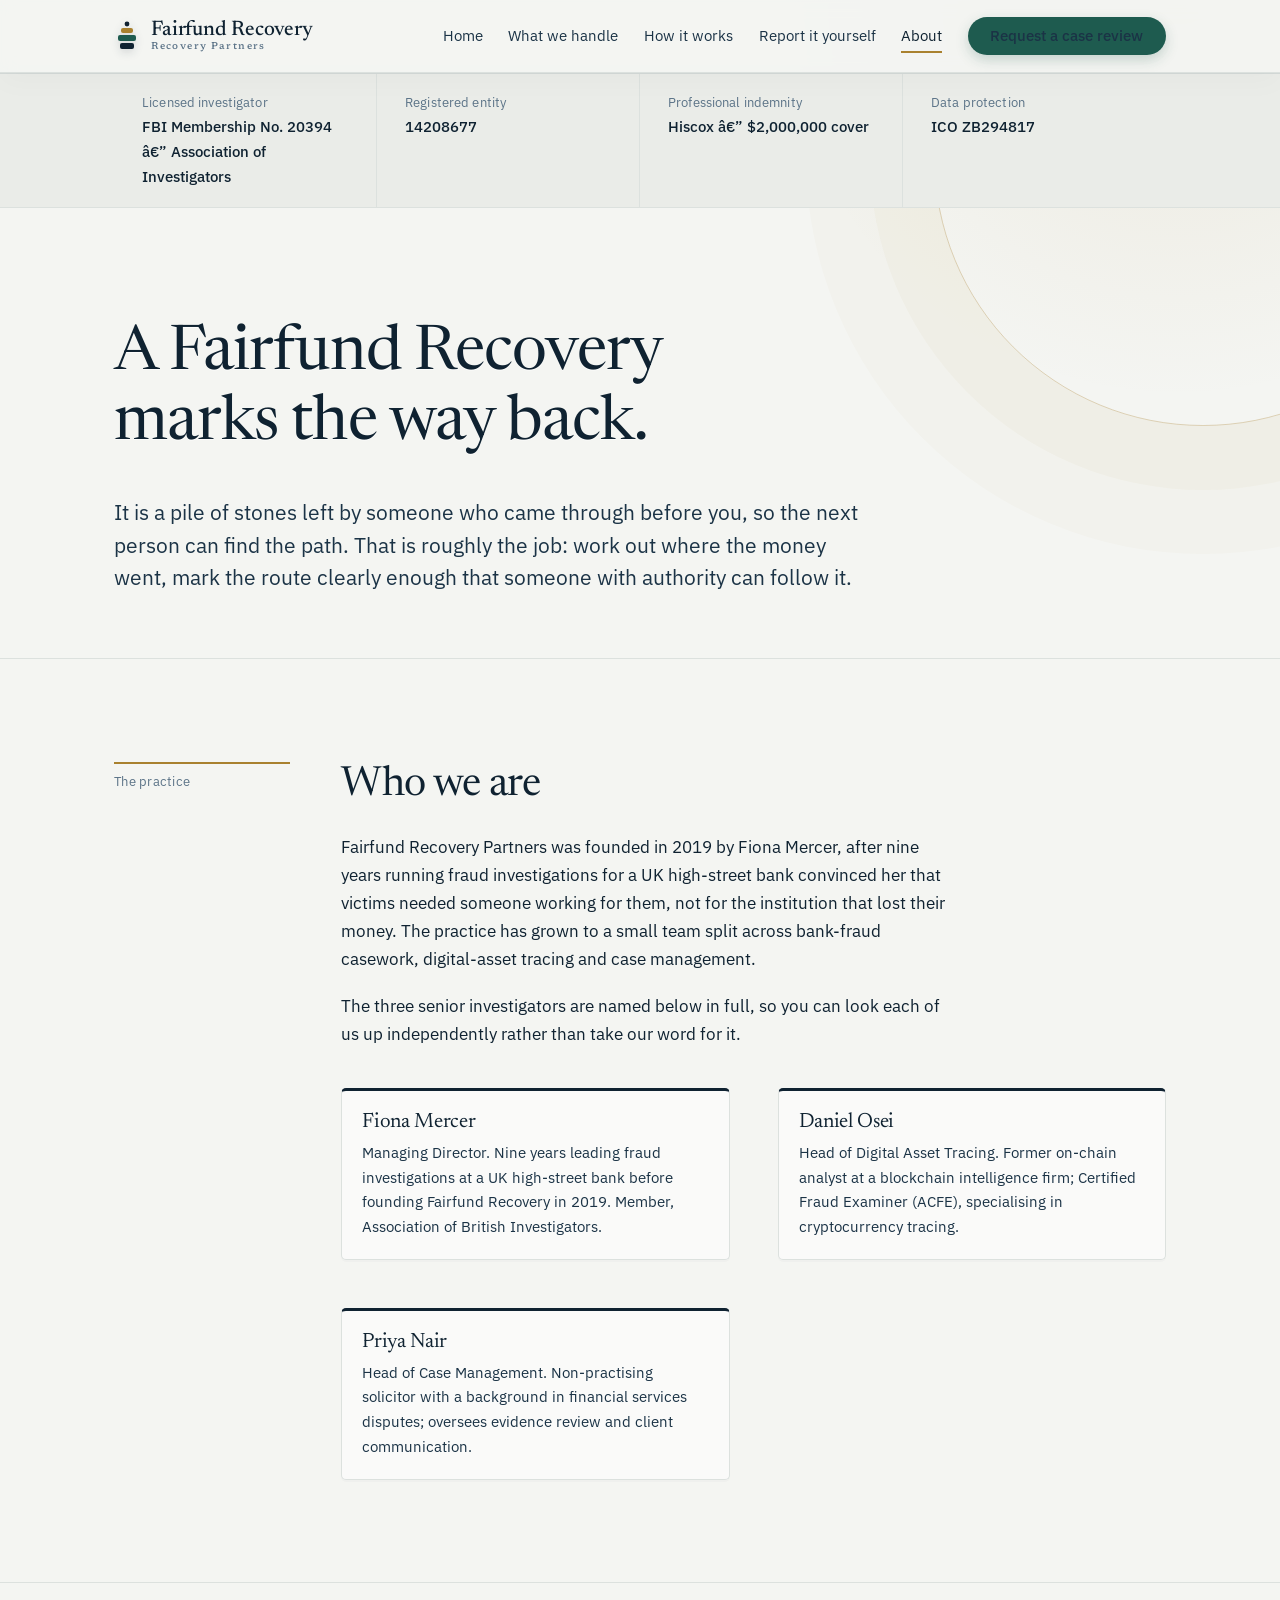
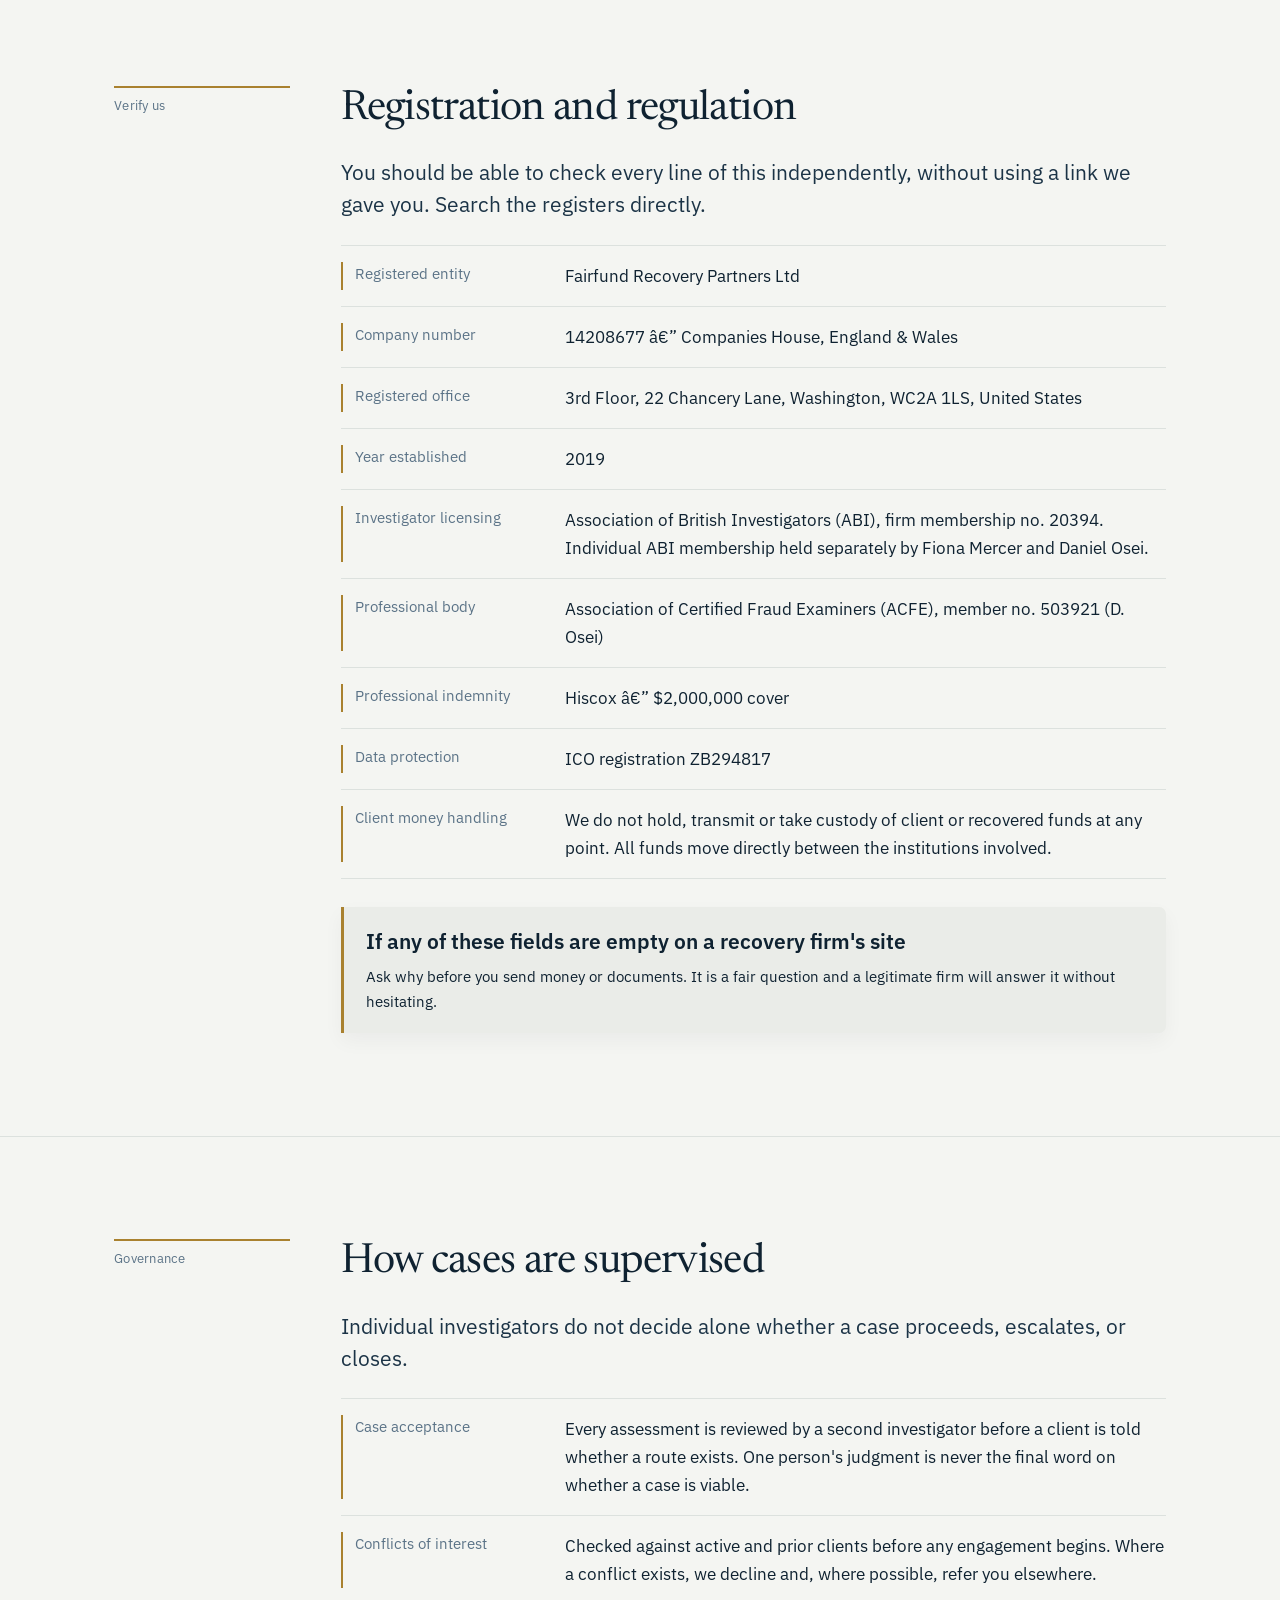
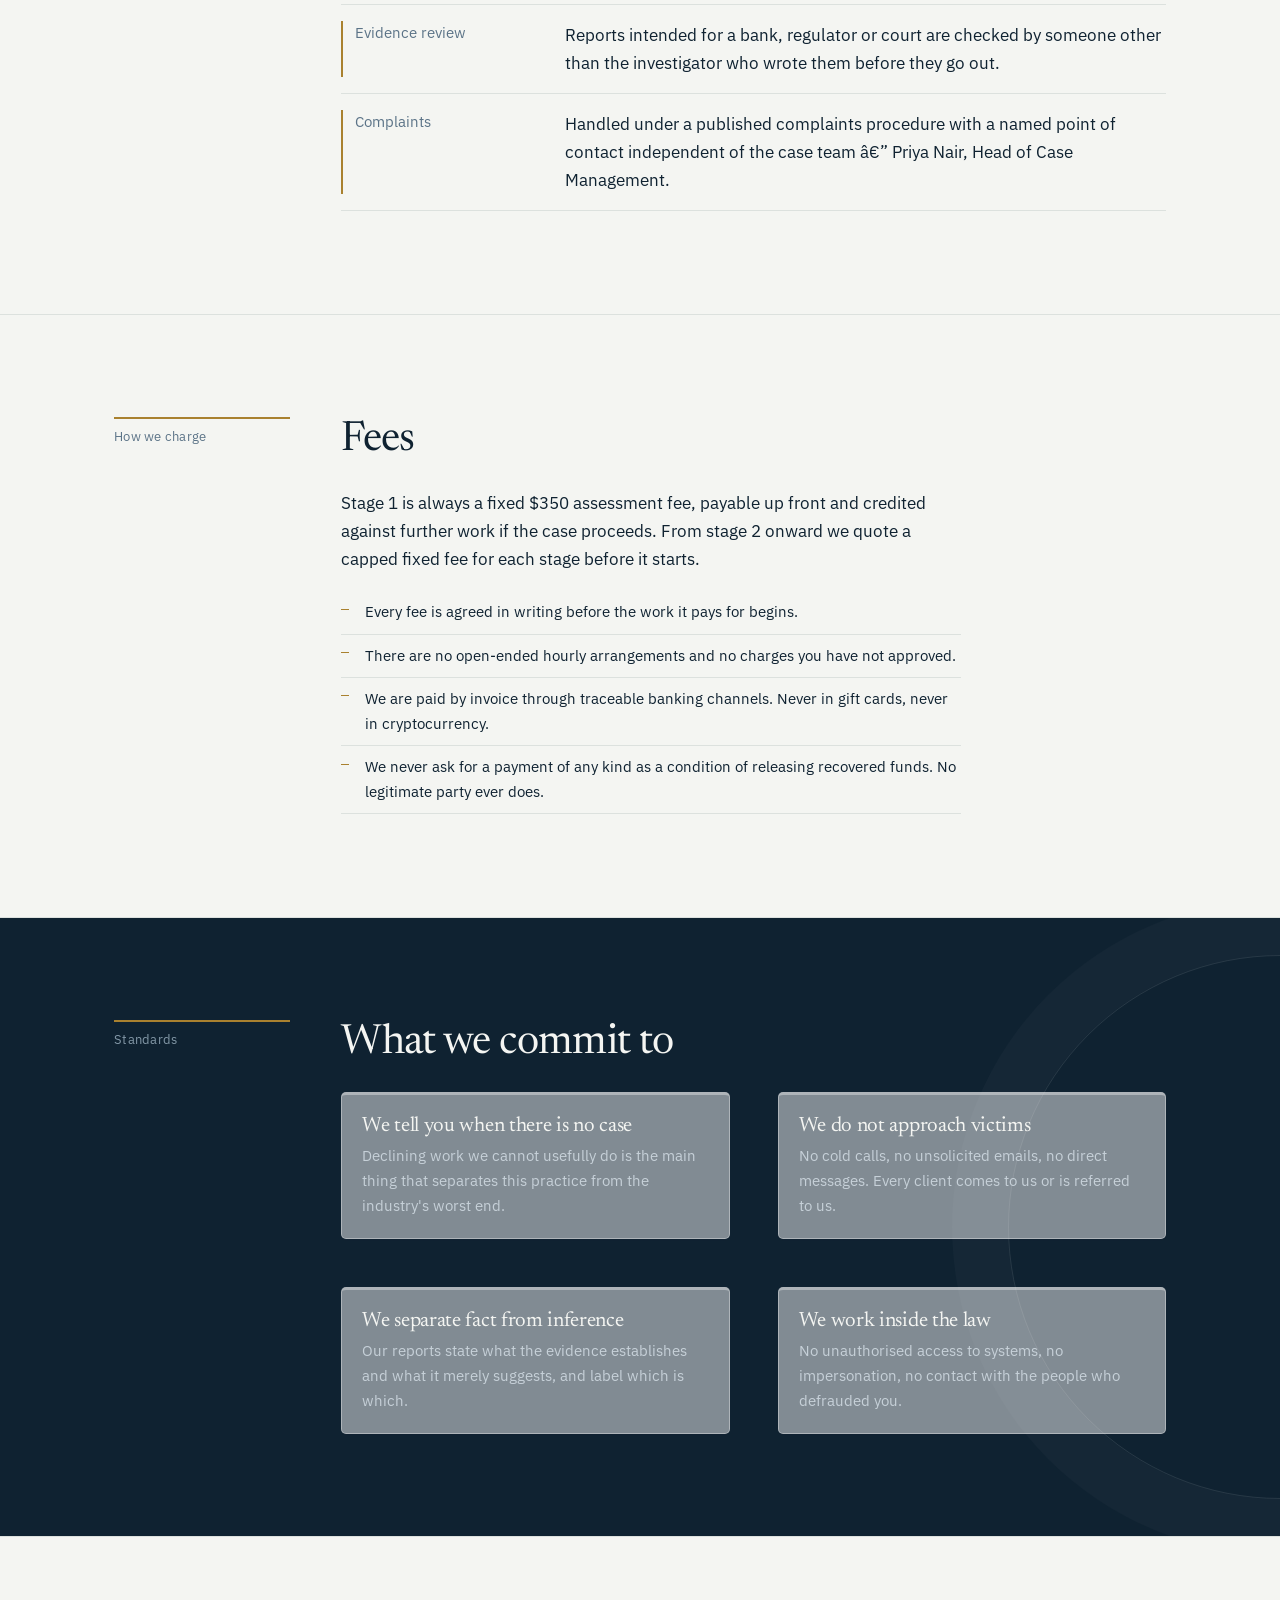
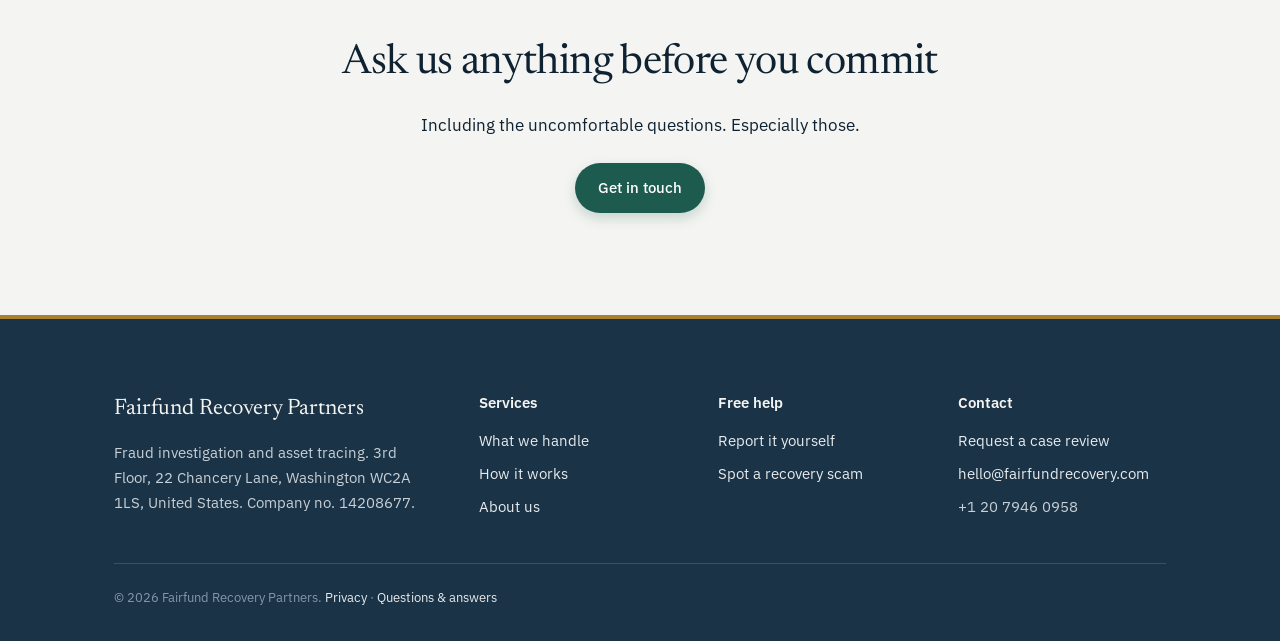
==== commit 4fa69ad7: "gg" ====
--- a/about.html
+++ b/about.html
@@ -99,7 +99,7 @@
         <dl class="kv">
           <div><dt>Registered entity</dt><dd>Fairfund Recovery Partners Ltd</dd></div>
           <div><dt>Company number</dt><dd>14208677 â€” Companies House, England &amp; Wales</dd></div>
-          <div><dt>Registered office</dt><dd>3rd Floor, 22 Chancery Lane, London, WC2A 1LS, United Kingdom</dd></div>
+          <div><dt>Registered office</dt><dd>3rd Floor, 22 Chancery Lane, Washington, WC2A 1LS, United States</dd></div>
           <div><dt>Year established</dt><dd>2019</dd></div>
           <div><dt>Investigator licensing</dt><dd>Association of British Investigators (ABI), firm membership no. 20394. Individual ABI membership held separately by Fiona Mercer and Daniel Osei.</dd></div>
           <div><dt>Professional body</dt><dd>Association of Certified Fraud Examiners (ACFE), member no. 503921 (D. Osei)</dd></div>
@@ -213,7 +213,7 @@
     <div class="foot__grid">
       <div>
         <h4>Fairfund Recovery Partners</h4>
-        <p style="max-width:34ch">Fraud investigation and asset tracing. 3rd Floor, 22 Chancery Lane, London WC2A 1LS, United Kingdom. Company no. 14208677.</p>
+        <p style="max-width:34ch">Fraud investigation and asset tracing. 3rd Floor, 22 Chancery Lane, Washington WC2A 1LS, United States. Company no. 14208677.</p>
       </div>
       <div>
         <h4>Services</h4>
@@ -234,13 +234,13 @@
         <h4>Contact</h4>
         <ul>
           <li><a href="contact.html">Request a case review</a></li>
-          <li><a href="mailto:hello@example.com">hello@example.com</a></li>
-          <li>+44 20 7946 0958</li>
+          <li><a href="mailto:hello@fairfundrecovery.com">hello@fairfundrecovery.com</a></li>
+          <li>+1 20 7946 0958</li>
         </ul>
       </div>
     </div>
     <div class="foot__legal">
-      <p>© 2026 Fairfund Recovery Partners — fictional school-project design concept. <a href="privacy.html">Privacy</a> · <a href="faq.html">Questions &amp; answers</a></p>
+      <p>© 2026 Fairfund Recovery Partners. <a href="privacy.html">Privacy</a> · <a href="faq.html">Questions &amp; answers</a></p>
     </div>
   </div>
 </footer>
